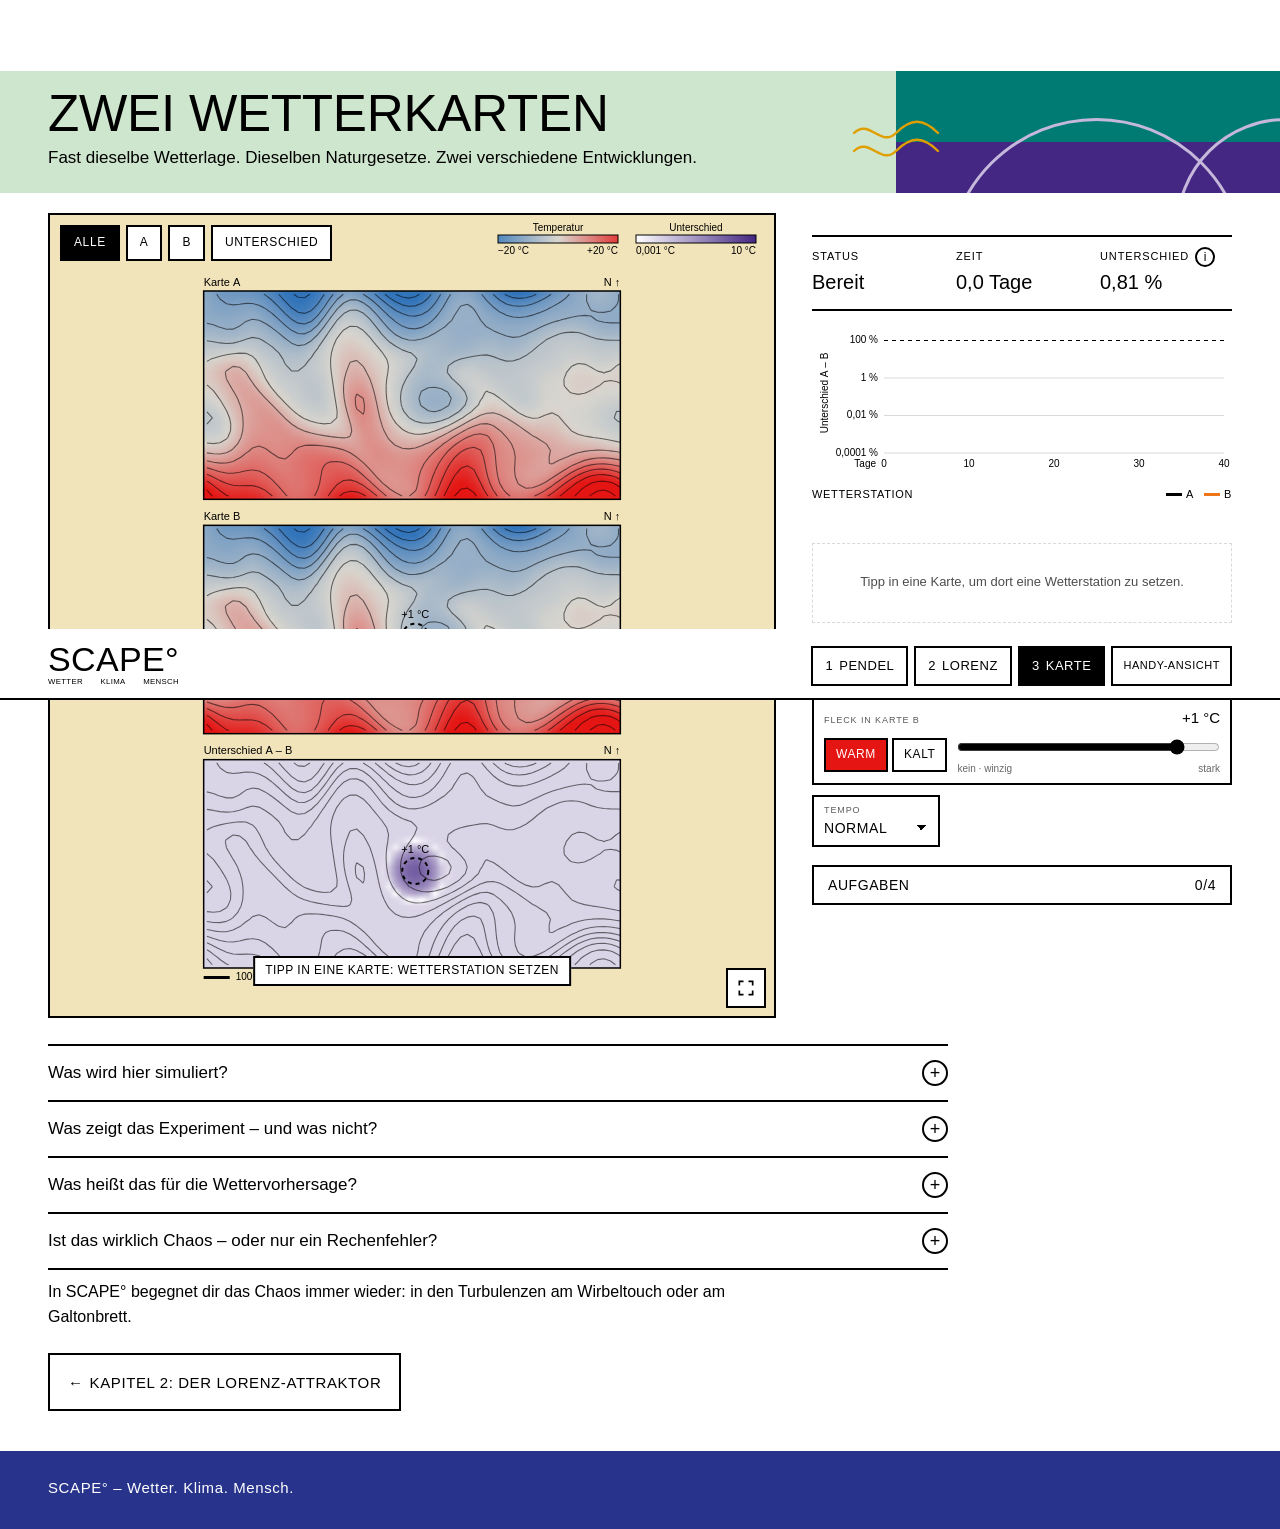
==== karte.html @ 8fc1c9a7 "Weather maps: choose warm or cold bubble and its strength with a slider The bubble in map B is set w" ====
<!DOCTYPE html>
<html lang="de">
<head>
<meta charset="UTF-8">
<meta name="viewport" content="width=device-width, initial-scale=1, viewport-fit=cover">
<title>Zwei Wetterkarten</title>
<meta name="description" content="">
<!-- Structure only. Design: theme/ · texts: content/ · layout: css/ · behaviour: js/ -->
<script src="js/view.js" data-app="tripendel"></script>
<link rel="stylesheet" href="theme/theme.css">
<link rel="stylesheet" href="css/kit.css">
<link rel="stylesheet" href="css/app.css">
</head>
<body>

<header class="top">
  <span class="logo" data-brand="logo"></span>
  <div class="top-right">
    <nav class="nav" data-t-aria="chapters.aria">
      <a href="index.html"><span class="num">1</span><span data-t="chapters.one"></span></a>
      <a href="lorenz.html"><span class="num">2</span><span data-t="chapters.two"></span></a>
      <a href="karte.html" aria-current="page"><span class="num">3</span><span data-t="chapters.three"></span></a>
    </nav>
    <button type="button" class="view-toggle"></button>
  </div>
</header>

<div class="poster small">
  <div class="f f1"></div><div class="f f2"></div><div class="f f3"></div>
  <svg class="l2" viewBox="0 0 300 220" aria-hidden="true">
    <path d="M10,80 C60,30 100,130 150,80 S240,30 290,80" fill="none" stroke="currentColor" stroke-width="8" stroke-linecap="round"/>
    <path d="M10,140 C60,90 100,190 150,140 S240,90 290,140" fill="none" stroke="currentColor" stroke-width="8" stroke-linecap="round"/>
  </svg>
  <svg class="l3" viewBox="0 0 400 400" aria-hidden="true"><circle cx="150" cy="200" r="110"/><circle cx="290" cy="170" r="80"/></svg>
  <div class="poster-text">
    <h1 class="headline" data-t-html="karte.poster.headline"></h1>
    <p class="lead" data-t="karte.poster.lead"></p>
  </div>
</div>

<main class="page">
  <div class="lab">
    <div class="lab-stage">
      <div class="stage-frame square fit tall-mobile" id="stage-frame">
        <div id="stage" role="img" data-t-aria="karte.stageAria">
          <canvas id="draw-canvas"></canvas>
        </div>
        <div class="pick-ctl row" role="group" data-t-aria="karte.viewAria">
          <button type="button" class="pick view-pick" data-view="all" aria-pressed="false"><span data-t="karte.viewAll"></span></button>
          <button type="button" class="pick view-pick" data-view="a" aria-pressed="false"><span data-t="karte.viewA"></span></button>
          <button type="button" class="pick view-pick" data-view="b" aria-pressed="false"><span data-t="karte.viewB"></span></button>
          <button type="button" class="pick view-pick" data-view="diff" aria-pressed="false"><span data-t="karte.viewDiff"></span></button>
        </div>
      </div>
    </div>

    <div class="lab-post">
      <div class="readout-grid" aria-live="polite">
        <div><span data-t="readout.status"></span><b id="ro-status" data-t="readout.ready"></b></div>
        <div><span data-t="readout.time"></span><b id="ro-zeit"></b></div>
        <div><span class="ro-label"><span data-t="lab.difference"></span><button type="button" class="info" aria-controls="diff-help" data-t-aria="lab.differenceInfoAria"></button></span><b id="ro-diff"></b></div>
      </div>
      <div class="info-note" id="diff-help" hidden data-t-html="karte.diffNote"></div>

      <div class="chart-box">
        <canvas id="diff-chart" role="img" data-t-aria="lab.chartAria"></canvas>
        <p class="chart-note" id="doubling-note" hidden></p>
      </div>
      <div class="chart-box station-box">
        <div class="chart-head"><span data-t="karte.station.title"></span> <span class="station-key"><i class="key-a"></i><span data-t="karte.viewA"></span> <i class="key-b"></i><span data-t="karte.viewB"></span></span></div>
        <canvas id="station-chart" role="img" data-t-aria="karte.station.aria"></canvas>
        <p class="chart-note station-empty" id="station-empty" data-t="karte.station.empty"></p>
      </div>

      <div class="ctl-row">
        <button type="button" class="btn icon primary" id="sim-primary" data-t-aria="lab.startAria">
          <svg id="sim-primary-icon" viewBox="0 0 24 24" fill="none" stroke="currentColor" stroke-width="2" aria-hidden="true"><path d="M6 4l14 8-14 8V4z" fill="currentColor" stroke="none"/></svg>
        </button>
        <button type="button" class="btn icon" id="sim-reset" data-t-aria="lab.resetAria">
          <svg viewBox="0 0 24 24" fill="none" stroke="currentColor" stroke-width="2" aria-hidden="true"><path d="M3 12a9 9 0 1 0 3-6.7M3 4v5h5"/></svg>
        </button>
        <button type="button" class="btn icon" id="sim-new" data-t-aria="lab.newAria">
          <svg viewBox="0 0 24 24" fill="none" stroke="currentColor" stroke-width="2" aria-hidden="true"><rect x="4" y="4" width="16" height="16"/><circle cx="9" cy="9" r="1.5" fill="currentColor" stroke="none"/><circle cx="15" cy="15" r="1.5" fill="currentColor" stroke="none"/><circle cx="15" cy="9" r="1.5" fill="currentColor" stroke="none"/><circle cx="9" cy="15" r="1.5" fill="currentColor" stroke="none"/></svg>
        </button>
        <button type="button" class="info" aria-controls="controls-help" data-t-aria="controls.infoAria"></button>
      </div>

      <!-- The bubble in map B: warm or cold, and how strong -- in steps of
           ten, so "100 times weaker" is two clicks to the left. -->
      <div class="strength">
        <div class="strength-head">
          <label for="delta-range" data-t="karte.delta.label"></label>
          <output id="delta-out" for="delta-range"></output>
        </div>
        <div class="strength-row">
          <div class="sign-pick" role="group" data-t-aria="karte.delta.signAria">
            <button type="button" class="pick sign-warm active" data-sign="1" aria-pressed="true"><span data-t="karte.delta.warm"></span></button>
            <button type="button" class="pick sign-cold" data-sign="-1" aria-pressed="false"><span data-t="karte.delta.cold"></span></button>
          </div>
          <div class="slider">
            <input type="range" id="delta-range" min="0" max="7" step="1" value="6">
            <div class="strength-scale" aria-hidden="true"><span data-t="karte.delta.scaleLow"></span><span data-t="karte.delta.scaleHigh"></span></div>
          </div>
        </div>
      </div>

      <div class="ctl-row">
        <label class="select-field narrow">
          <span class="select-label" data-t="lab.speed"></span>
          <select id="speed-select">
            <option value="0.2" data-t="lab.slow"></option>
            <option value="0.5" data-t="lab.normal" selected></option>
            <option value="2" data-t="lab.fast"></option>
          </select>
        </label>
      </div>
      <div class="info-note" id="controls-help" hidden data-t-html="karte.controlsNote"></div>

      <button type="button" class="btn tasks-open" id="tasks-open" aria-haspopup="dialog" aria-controls="tasks-dialog">
        <span data-t="tasks.open"></span> <span class="quiz-progress" id="tasks-progress"></span>
      </button>
    </div>
  </div>

  <dialog class="quiz-dialog" id="tasks-dialog" aria-labelledby="tasks-title">
    <div class="quiz-head">
      <h2 id="tasks-title" data-t="tasks.title"></h2>
      <button type="button" class="quiz-close" id="tasks-close" data-t-aria="tasks.closeAria">&times;</button>
    </div>
    <p class="quiz-intro" data-t="tasks.intro"></p>
    <div id="karte-tasks">
      <ol class="quiz-list">
        <li class="quiz-item" data-task="where"><p class="quiz-q" data-t="karte.tasks.where"></p><p class="quiz-feedback" data-t="karte.tasks.doneWhere"></p></li>
        <li class="quiz-item" data-task="apart"><p class="quiz-q" data-t="karte.tasks.apart"></p><p class="quiz-feedback" id="apart-feedback"></p></li>
        <li class="quiz-item" data-task="station"><p class="quiz-q" data-t="karte.tasks.station"></p><p class="quiz-feedback" id="station-feedback"></p></li>
        <li class="quiz-item" data-task="smaller"><p class="quiz-q" data-t="karte.tasks.smaller"></p><p class="quiz-best" id="smaller-times" hidden></p><p class="quiz-feedback" id="smaller-feedback"></p></li>
      </ol>
    </div>
  </dialog>

  <div class="topics">
    <details class="topic"><summary data-t="karte.topics.what.title"></summary><div class="topic-body" data-t-html="karte.topics.what.body"></div></details>
    <details class="topic"><summary data-t="karte.topics.shows.title"></summary><div class="topic-body" data-t-html="karte.topics.shows.body"></div></details>
    <details class="topic"><summary data-t="karte.topics.weather.title"></summary><div class="topic-body" data-t-html="karte.topics.weather.body"></div></details>
    <details class="topic"><summary data-t="karte.topics.measure.title"></summary><div class="topic-body" data-t-html="karte.topics.measure.body"></div></details>
  </div>

  <p class="text more-chaos" data-t-html="moreChaos"></p>

  <div class="next-part back">
    <a class="btn big" href="lorenz.html"><span aria-hidden="true">←</span> <span data-t="chapters.backTwo"></span></a>
  </div>
</main>

<footer class="foot">
  <p class="brand-line" data-brand="line"></p>
</footer>

<script src="theme/theme.js"></script>
<script src="content/texts.de.js"></script>
<script src="content/karte.de.js"></script>
<script src="js/texts.js"></script>
<script src="js/brand.js"></script>
<script src="js/kit.js"></script>
<script src="js/tasks-dialog.js"></script>
<script src="js/models/fft.js"></script>
<script src="js/models/qg2layer.js"></script>
<script src="js/models/compare.js"></script>
<script src="data/qg-start.js"></script>
<script src="js/chaos-lab.js"></script>
<script src="js/karte.js"></script>
<script src="js/offline.js"></script>
</body>
</html>
---- theme/theme.css ----
/* =========================================================================
   THEME – everything that makes this app look like SCAPE°.
   css/kit.css and css/app.css only use the custom properties defined here,
   so another institution changes this file (plus theme.js) and nothing else.

   SCAPE° corporate design (Bureau Mitte), in short:
   * Founders Grotesk only. Headlines very large, light, in caps; labels
     medium weight in caps; running text regular, mixed case.
   * Palette colours only. Strong tones always next to pastels. Text black,
     white on dark fields.
   * Flat: hard-edged rectangular colour fields, no rounded rectangles,
     no shadows, no gradients. Circles and pills belong to the shape
     vocabulary and may be used.
   ========================================================================= */

/* Founders Grotesk (Klim Type Foundry) is commercial and not shipped. It is
   used when installed on the device; otherwise the system fallback applies. */
@font-face { font-family: "Founders Grotesk"; src: local("Founders Grotesk Light"), local("FoundersGrotesk-Light"); font-weight: 300; font-display: swap; }
@font-face { font-family: "Founders Grotesk"; src: local("Founders Grotesk Regular"), local("FoundersGrotesk-Regular"); font-weight: 400; font-display: swap; }
@font-face { font-family: "Founders Grotesk"; src: local("Founders Grotesk Medium"), local("FoundersGrotesk-Medium"); font-weight: 500; font-display: swap; }

:root {
  /* ---- Type ------------------------------------------------------------ */
  --font: "Founders Grotesk", "Helvetica Neue", Inter, Arial, sans-serif;
  --fw-light: 300;      /* big headlines, big numbers, wordmark */
  --fw-regular: 400;    /* running text */
  --fw-medium: 500;     /* labels, buttons, small caps headings, emphasis */
  --caps: uppercase;    /* headlines and labels; "none" for a brand without caps */

  /* ---- Palette (scape-corporate-design, section 4) --------------------- */
  --c-black: #000000;   --c-white: #FFFFFF;
  --c-olive: #726B1E;   --c-sand: #D4BFA3;
  --c-gold: #E09F00;    --c-amber: #F59E24;   --c-yellow: #FFE547;
  --c-yellow-strong: #FFD500;  --c-yellow-bright: #FFED00;  --c-yellow-pastel: #FFF487;  --c-yellow-pale: #FDF6B7;
  --c-rust: #D55117;    --c-orange: #EE7518;  --c-salmon: #EF887F;
  --c-pink: #F8E1E6;    --c-cream: #F2E4BA;
  --c-red: #E41513;     --c-red-2: #E8472E;
  --c-purple: #442683;  --c-purple-2: #523E91; --c-lavender: #E0E5F5; --c-lilac: #C5B8DB;
  --c-green-strong: #00983A; --c-green: #62BA91; --c-green-pale: #B0D8C0;
  --c-mint: #CFE6CE;    --c-pale-green: #D0E8DC;
  --c-cyan: #0097BE;    --c-cyan-2: #44ABCC;  --c-cyan-3: #80C0DA;
  --c-petrol: #1F6C8E;  --c-teal: #007B73;    --c-grey: #AEC4C2;
  --c-navy: #28348B;    --c-blue: #0253A0;    --c-blue-2: #3274BA;
  --c-blue-pale: #98B8DD; --c-ice: #D4EDF8;

  /* ---- Roles ----------------------------------------------------------- */
  --ink: var(--c-black);          /* text, outlines */
  --ink-inverse: var(--c-white);  /* text on dark fields */
  --ink-muted: #4d4d4d;           /* secondary text (8.4:1 on white) */
  --paper: var(--c-white);        /* page background */
  --line: var(--c-black);         /* borders of buttons, cards, frames */
  --line-width: 2px;
  --rule-soft: #d9d9d9;           /* grid lines and axes inside charts only */
  --primary: var(--c-yellow-bright); /* THE main action button */
  --primary-ink: var(--c-black);
  --active: var(--c-black);       /* selected / switched-on state */
  --active-ink: var(--c-white);
  --accent: var(--c-orange);      /* decoration of the current part */
  --accent-pale: var(--c-yellow-pastel); /* hover */
  --merke: var(--c-yellow-pale);  /* "Merke" box */
  --focus: var(--c-cyan);         /* keyboard focus ring */
  --stage-bg: var(--c-cream);     /* behind simulations */

  /* Poster header (CD "Gestaltungsebenen"): background field, two fields on
     the right, a small solid shape and a large cropped outline. Each app
     overrides these with its own signature combination. */
  --f1: var(--c-yellow-pastel);
  --f2: var(--c-orange);
  --f3: var(--c-navy);
  --shape: var(--c-green);
  --outline: var(--c-pink);

  /* Footer */
  --foot-bg: var(--c-navy);
  --foot-ink: var(--c-white);

  /* Shape */
  --radius: 0;                    /* no rounded rectangles in the CD */
  --tap: 44px;                    /* minimum touch target */
}

/* ---- Wordmark ------------------------------------------------------------
   "SCAPE°" with the subtitle spread over the full width of the word.
   The markup comes from theme.js (brand.logoHtml). */
.logo { display: inline-flex; flex-direction: column; color: var(--ink); text-decoration: none; line-height: 1; }
.logo-word { font-family: var(--font); font-weight: var(--fw-light); font-size: var(--logo-size, 40px); letter-spacing: .01em; line-height: .85; white-space: nowrap; }
.logo-sub { display: flex; justify-content: space-between; gap: .5em; margin-top: calc(var(--logo-size, 40px) * .13); font-family: var(--font); font-weight: var(--fw-medium); font-size: calc(var(--logo-size, 40px) * .23); letter-spacing: .04em; text-transform: uppercase; }

/* ---- Chaos-Pendel: signature colours ("mint / teal / purple, gold shape,
   lilac outline" from the CD) ------------------------------------------ */
:root {
  --f1: var(--c-mint); --f2: var(--c-teal); --f3: var(--c-purple);
  --shape: var(--c-gold); --outline: var(--c-lilac);
  --accent-pale: var(--c-mint);
  --stage-bg: var(--c-cream);       /* the pendulum stage (= THEME.pendulum.stage) */
  --pendulum-a: #E41513;            /* "Rot"  (= THEME.data.pairA) */
  --pendulum-b: #28348B;            /* "Blau" (= THEME.data.pairB) */
}
---- css/kit.css ----
/* =========================================================================
   SCAPE° app kit – the shared skeleton and components of every app
   (style guide: poster site, buttons, info buttons, Merke box, collapsible
   topics, stage with fullscreen button and first-hint badge, layout).
   Uses only variables from theme/theme.css. Identical in every app;
   app-specific layout goes into css/app.css.

   Phone layout is the base; html[data-view="desktop"] (set by js/view.js
   from the screen width or the header toggle) switches to the desktop
   arrangement: interactive left, controls right.
   ========================================================================= */

*, *::before, *::after { box-sizing: border-box; }
html { -webkit-text-size-adjust: 100%; }
body {
  margin: 0; background: var(--paper); color: var(--ink);
  font-family: var(--font); font-weight: var(--fw-regular); font-size: 17px; line-height: 1.45;
  overflow-x: hidden; -webkit-tap-highlight-color: transparent;
}
h1, h2, h3, p { margin: 0; }
b, strong { font-weight: var(--fw-medium); }
a { color: inherit; }
button, input, select { font: inherit; color: inherit; }
[hidden] { display: none !important; }
:focus-visible { outline: 3px solid var(--focus); outline-offset: 2px; }

:root { --gutter: clamp(16px, 4vw, 48px); --head-h: 76px; }

/* ---------- Header (sticky) ---------------------------------------------- */
.top {
  position: sticky; top: 0; z-index: 30;
  display: flex; flex-wrap: wrap; align-items: flex-end; justify-content: space-between; gap: 12px 20px;
  padding: 16px var(--gutter) 12px; background: var(--paper);
  border-bottom: var(--line-width) solid var(--line); --logo-size: 34px;
}
.top-right { display: flex; flex-wrap: wrap; align-items: center; justify-content: flex-end; gap: 6px; }
.nav { display: flex; flex-wrap: wrap; gap: 6px; }
.nav a, .nav button {
  display: inline-flex; align-items: center; min-height: 40px; padding: 6px 12px;
  border: var(--line-width) solid var(--line); border-radius: var(--radius); background: var(--paper);
  text-decoration: none; font-weight: var(--fw-medium); font-size: 13px; letter-spacing: .04em; text-transform: var(--caps);
  cursor: pointer;
}
.nav .num { font-weight: var(--fw-light); margin-right: 6px; }
.nav [aria-current="page"], .nav [aria-current="true"] { background: var(--active); color: var(--active-ink); }
.view-toggle {
  min-height: 40px; padding: 6px 10px; border: var(--line-width) solid var(--line); background: var(--paper);
  font-weight: var(--fw-medium); font-size: 11px; letter-spacing: .05em; text-transform: var(--caps); cursor: pointer; white-space: nowrap;
}
:root[data-view="mobile"] .top { position: static; }
:root[data-view="mobile"] .top { align-items: center; padding-top: 12px; padding-bottom: 10px; gap: 10px; }
/* phone: the view toggle sits on the logo row, the part buttons get a row of their own below */
:root[data-view="mobile"] .top-right { display: contents; }
:root[data-view="mobile"] .view-toggle { order: 1; margin-left: auto; min-height: 34px; }
:root[data-view="mobile"] .nav { flex: 1 1 100%; order: 2; }
:root[data-view="mobile"] .nav a, :root[data-view="mobile"] .nav button { flex: 1 1 auto; justify-content: center; min-height: 36px; padding: 4px 8px; font-size: 12px; }

/* ---------- Poster header (three CD layers) ------------------------------ */
.poster { position: relative; overflow: hidden; isolation: isolate; min-height: 280px; padding: 36px var(--gutter) 44px; }
.poster .f { position: absolute; z-index: -3; }
.poster .f1 { inset: 0; background: var(--f1); }
.poster .f2 { top: 0; right: 0; width: 30%; height: 58%; background: var(--f2); }
.poster .f3 { bottom: 0; right: 0; width: 30%; height: 42%; background: var(--f3); }
.poster .l2 { position: absolute; z-index: -2; right: calc(30% - 60px); top: calc(58% - 60px); width: 120px; height: 120px; color: var(--shape); }
.poster .l3 { position: absolute; z-index: -1; right: -12%; top: -40%; width: min(66vw, 700px); height: auto; color: var(--outline); fill: none; stroke: currentColor; stroke-width: 3; pointer-events: none; }
.poster .l3 * { vector-effect: non-scaling-stroke; }
.poster-text { position: relative; max-width: min(66%, 900px); }
.kicker { font-weight: var(--fw-medium); font-size: 13px; letter-spacing: .07em; text-transform: var(--caps); margin-bottom: 12px; }
.headline { font-weight: var(--fw-light); text-transform: var(--caps); font-size: clamp(42px, 8vw, 116px); line-height: .88; letter-spacing: -.005em; margin-bottom: 18px; overflow-wrap: anywhere; hyphens: manual; }
.lead { font-size: clamp(17px, 1.7vw, 20px); max-width: 40em; }
/* slim band: sub-pages, and single-page apps on the desktop */
.poster.small { min-height: 0; padding: 26px var(--gutter) 30px; }
.poster.small .headline { font-size: clamp(36px, 6vw, 84px); margin-bottom: 12px; }
.poster.small .l2 { width: 90px; height: 90px; right: calc(30% - 45px); top: calc(58% - 45px); }
:root[data-view="desktop"] .poster.small { padding: 20px var(--gutter) 22px; }
:root[data-view="desktop"] .poster.small .headline { font-size: clamp(38px, 4vw, 60px); margin-bottom: 10px; }
:root[data-view="desktop"] .poster.small .kicker { margin-bottom: 8px; }
:root[data-view="desktop"] .poster.small .lead { font-size: 17px; }
:root[data-view="desktop"] .poster.small .l3 { top: -60%; width: min(44vw, 540px); }
:root[data-view="mobile"] .poster, :root[data-view="mobile"] .poster.small { min-height: 0; padding: 20px var(--gutter) 84px; }
:root[data-view="mobile"] .poster-text { max-width: 100%; }
:root[data-view="mobile"] .poster .f2 { top: auto; bottom: 0; left: 0; right: auto; width: 58%; height: 70px; }
:root[data-view="mobile"] .poster .f3 { bottom: 0; right: 0; width: 42%; height: 70px; }
:root[data-view="mobile"] .poster .l2 { right: auto; left: calc(58% - 40px); top: auto; bottom: 28px; width: 80px; height: 80px; }
/* phone: only the top of the large outline shows, rising out of the colour band, so it never crosses the text */
:root[data-view="mobile"] .poster .l3 { width: 95vw; right: -25%; top: auto; bottom: 0; transform: translateY(70%); }

/* ---------- Page body ---------------------------------------------------- */
.page { padding: 20px var(--gutter) 40px; max-width: 1400px; margin: 0 auto; }
.section-label { font-weight: var(--fw-medium); font-size: 12px; letter-spacing: .1em; text-transform: var(--caps); margin: 18px 0 8px; }
.section-label:first-child { margin-top: 0; }
.h2-short { font-weight: var(--fw-light); text-transform: var(--caps); font-size: clamp(30px, 3.4vw, 46px); line-height: .92; margin: 0 0 12px; }
.h2-question { font-weight: var(--fw-medium); font-size: clamp(22px, 2.4vw, 30px); line-height: 1.15; margin: 0 0 12px; }
p.text { font-size: 16px; line-height: 1.55; max-width: 46em; margin: 0 0 12px; }

/* ---------- Lab: interactive + controls ----------------------------------
   Phone: pre (selection) → stage → post (controls, hint, tasks, Merke).
   Desktop: stage on the left, sized to the screen; pre + post on the right. */
.lab { display: grid; grid-template-columns: minmax(0, 1fr); grid-template-areas: "pre" "stage" "post"; gap: 12px 36px; align-items: start; }
.lab-pre { grid-area: pre; min-width: 0; }
.lab-stage { grid-area: stage; min-width: 0; }
.lab-post { grid-area: post; min-width: 0; }
:root[data-view="desktop"] .lab {
  grid-template-columns: minmax(0, 1fr) minmax(min(320px, 45%), 420px);
  grid-template-areas: "stage pre" "stage post";
  grid-template-rows: auto 1fr;
}
:root[data-view="desktop"] .lab-stage { position: sticky; top: calc(var(--head-h) + 12px); }
/* a square stage that fits the screen on the desktop */
.stage-frame.square { aspect-ratio: 1 / 1; }
:root[data-view="desktop"] .stage-frame.fit { width: min(100%, calc(100svh - var(--head-h) - var(--fit-offset, 230px))); min-width: min(360px, 100%); margin: 0 auto; }

/* ---------- Stage frame, fullscreen button, first-hint badge ------------- */
.stage-frame { position: relative; border: var(--line-width) solid var(--line); background: var(--stage-bg); }
.stage-frame > canvas { display: block; width: 100%; height: 100%; }
.fs-btn {
  position: absolute; right: 8px; bottom: 8px; z-index: 6; width: 40px; height: 40px; padding: 0;
  display: flex; align-items: center; justify-content: center;
  border: var(--line-width) solid var(--line); background: var(--paper); cursor: pointer;
}
.fs-btn svg { width: 20px; height: 20px; fill: none; stroke: currentColor; stroke-width: 2; }
.fs-btn .exit { display: none; }
.stage-frame.is-full .fs-btn .enter, .stage-frame:fullscreen .fs-btn .enter { display: none; }
.stage-frame.is-full .fs-btn .exit, .stage-frame:fullscreen .fs-btn .exit { display: block; }
/* fallback where the Fullscreen API is missing (iPhone): fill the window */
.stage-frame.is-full { position: fixed; inset: 0; z-index: 1000; width: auto !important; height: auto !important; aspect-ratio: auto !important; border: 0; margin: 0 !important; }
.stage-frame:fullscreen { width: 100% !important; height: 100% !important; aspect-ratio: auto !important; border: 0; }
.hint-badge {
  position: absolute; left: 50%; top: 10px; transform: translateX(-50%); z-index: 5; max-width: calc(100% - 20px);
  background: var(--paper); border: var(--line-width) solid var(--line); padding: 5px 10px;
  font-weight: var(--fw-medium); font-size: 12px; letter-spacing: .04em; text-transform: var(--caps); text-align: center; line-height: 1.3;
  pointer-events: none; animation: badge-pulse 1.1s ease-in-out infinite;
}
@keyframes badge-pulse { 0%, 100% { background: var(--paper); } 50% { background: var(--primary); } }
@media (prefers-reduced-motion: reduce) { .hint-badge { animation: none; background: var(--primary); } }

/* ---------- Buttons & controls ------------------------------------------- */
.controls { display: flex; flex-wrap: wrap; gap: 8px 12px; align-items: center; margin-bottom: 10px; }
.btn {
  display: inline-flex; align-items: center; justify-content: center; gap: 6px; min-height: 46px; padding: 8px 14px;
  border: var(--line-width) solid var(--line); border-radius: var(--radius); background: var(--paper); color: var(--ink);
  font-weight: var(--fw-medium); font-size: 14px; letter-spacing: .04em; text-transform: var(--caps); text-decoration: none;
  cursor: pointer; user-select: none; -webkit-user-select: none; touch-action: manipulation;
}
.btn:disabled { opacity: .4; cursor: default; }
.btn.primary { background: var(--primary); color: var(--primary-ink); }
.btn[aria-pressed="true"], .btn.active { background: var(--active); color: var(--active-ink); }
.btn.obj[aria-pressed="true"], .btn.obj.active { background: var(--obj); border-color: var(--obj); color: var(--ink-inverse); }
.btn .sub { display: block; font-size: 11px; font-weight: var(--fw-regular); text-transform: none; letter-spacing: 0; }
.btn svg { width: 18px; height: 18px; flex: none; }
.btn.big { min-height: 58px; font-size: 15px; padding: 10px 18px; }
:root[data-view="desktop"] .btn:not(.primary):not([aria-pressed="true"]):not(.active):not(:disabled):hover { background: var(--accent-pale); }
.btn-row { display: flex; gap: 10px; }
.btn-row > .btn { flex: 1; }
.seg { display: flex; flex-wrap: wrap; }
.seg .btn { margin-right: calc(-1 * var(--line-width)); }
.range { display: flex; align-items: center; gap: 12px; flex: 1 1 300px; min-height: 46px; }
.range label, .range .label { font-weight: var(--fw-medium); font-size: 13px; letter-spacing: .04em; text-transform: var(--caps); white-space: nowrap; min-width: 7em; }
.range input[type="range"] { flex: 1; min-width: 0; accent-color: var(--active); height: 32px; }
.range output { font-weight: var(--fw-medium); font-size: 14px; min-width: 5.4em; text-align: right; white-space: nowrap; }
:root[data-view="desktop"] .lab .range { flex-basis: 100%; }
:root[data-view="mobile"] .range { flex-wrap: wrap; gap: 4px 12px; }
:root[data-view="mobile"] .controls .btn { flex: 1 1 auto; }
.readout { font-weight: var(--fw-medium); font-size: 14px; letter-spacing: .04em; text-transform: var(--caps); min-height: 1.5em; margin: 6px 0; }
.readout-grid { display: flex; flex-wrap: wrap; gap: 10px 22px; padding: 12px 0; margin: 10px 0 14px; border-top: var(--line-width) solid var(--line); border-bottom: var(--line-width) solid var(--line); }
.readout-grid > div { font-size: 11px; font-weight: var(--fw-medium); letter-spacing: .08em; text-transform: var(--caps); }
.readout-grid b { display: block; margin-top: 3px; font-size: 20px; font-weight: var(--fw-light); letter-spacing: 0; text-transform: none; }
.hint { font-size: 15px; line-height: 1.5; margin: 8px 0 12px; max-width: 46em; }

/* ---------- Info button ("i" in a circle) + inline note ------------------ */
.info {
  flex: none; display: inline-flex; align-items: center; justify-content: center;
  width: 26px; height: 26px; padding: 0; margin: 0 4px; vertical-align: middle;
  border: var(--line-width) solid var(--line); border-radius: 50%; background: var(--paper); color: var(--ink);
  font-weight: var(--fw-medium); font-size: 14px; font-style: normal; line-height: 1; text-transform: none; cursor: pointer;
}
.info[aria-expanded="true"] { background: var(--active); color: var(--active-ink); }
.info-note { border-left: 4px solid var(--line); background: var(--merke); padding: 10px 12px; margin: 6px 0 12px; font-size: 14px; line-height: 1.5; }
.info-note p + p { margin-top: 6px; }

/* ---------- Tasks + Merke box --------------------------------------------- */
.tasks { border: var(--line-width) solid var(--line); padding: 12px 14px; margin: 12px 0; }
.tasks h3, .merke h3 { font-weight: var(--fw-medium); font-size: 12px; letter-spacing: .08em; text-transform: var(--caps); margin-bottom: 8px; }
.tasks ul { list-style: none; margin: 0; padding: 0; display: flex; flex-direction: column; gap: 8px; }
.tasks li { display: grid; grid-template-columns: 24px 1fr; gap: 8px; font-size: 15px; align-items: start; }
.tasks .box { width: 22px; height: 22px; border: var(--line-width) solid var(--line); background: var(--paper); display: flex; align-items: center; justify-content: center; font-size: 14px; font-weight: var(--fw-medium); }
.tasks li.done .box { background: var(--active); color: var(--active-ink); }
.tasks li.done .box::after { content: "✓"; }
.tasks .status { margin-top: 8px; font-weight: var(--fw-medium); font-size: 13px; letter-spacing: .04em; text-transform: var(--caps); min-height: 1.3em; }
.merke { background: var(--merke); border: var(--line-width) solid var(--line); padding: 12px 14px; margin: 12px 0; }
.merke p { font-size: 16px; line-height: 1.45; }
.merke.locked p { display: none; }
.merke .locked-note { display: none; font-size: 14px; }
.merke.locked .locked-note { display: block; }

/* ---------- Collapsible topics -------------------------------------------- */
.topics { margin: 26px 0 10px; max-width: 900px; }
details.topic { border-top: var(--line-width) solid var(--line); }
details.topic:last-of-type { border-bottom: var(--line-width) solid var(--line); }
details.topic > summary {
  list-style: none; cursor: pointer; display: flex; align-items: center; justify-content: space-between; gap: 12px;
  padding: 14px 0; font-weight: var(--fw-medium); font-size: 17px; line-height: 1.25;
}
details.topic > summary::-webkit-details-marker { display: none; }
details.topic > summary::after { content: "+"; flex: none; width: 26px; height: 26px; border: var(--line-width) solid var(--line); border-radius: 50%; display: flex; align-items: center; justify-content: center; font-size: 18px; line-height: 1; }
details.topic[open] > summary::after { content: "−"; background: var(--active); color: var(--active-ink); }
.topic-body { padding: 0 0 16px; }
.topic-body p { font-size: 15.5px; line-height: 1.6; margin: 0 0 12px; max-width: 46em; }
.topic-body h3 { font-weight: var(--fw-medium); font-size: 16px; margin: 14px 0 8px; }
.topic-body ol, .topic-body ul { padding-left: 22px; margin: 0 0 12px; }
.topic-body li { font-size: 15.5px; line-height: 1.55; margin-bottom: 6px; }

/* ---------- Strip of many items + pager ----------------------------------- */
.strip { display: flex; overflow-x: auto; border-top: var(--line-width) solid var(--line); border-bottom: var(--line-width) solid var(--line); scrollbar-width: thin; background: var(--paper); }
.strip a, .strip button { flex: 0 0 auto; display: flex; align-items: center; gap: 8px; min-height: 44px; padding: 6px 12px; border: 0; border-right: var(--line-width) solid var(--line); background: var(--paper); text-decoration: none; font-weight: var(--fw-medium); font-size: 12.5px; letter-spacing: .05em; text-transform: var(--caps); white-space: nowrap; cursor: pointer; }
.strip [aria-current="true"], .strip [aria-pressed="true"] { background: var(--active); color: var(--active-ink); }
.pager { display: grid; grid-template-columns: minmax(0, 1fr) auto minmax(0, 1fr); gap: 8px; margin-top: 24px; }
.pager .btn { min-height: 54px; min-width: 0; }
.pager .prev { justify-content: flex-start; }
.pager .next { justify-content: flex-end; }
.pager .t { overflow: hidden; text-overflow: ellipsis; white-space: nowrap; }
.next-part { display: flex; justify-content: flex-end; margin: 24px 0 0; }
:root[data-view="mobile"] .pager { grid-template-columns: minmax(0, 1fr) minmax(0, 1fr); }
:root[data-view="mobile"] .pager .home { grid-column: 1 / -1; order: -1; }

/* ---------- Stepper (steps inside one simulation) ------------------------- */
.stepper { list-style: none; margin: 0 0 12px; padding: 0; display: grid; grid-template-columns: repeat(auto-fit, minmax(110px, 1fr)); gap: 6px; }
.stepper button { width: 100%; min-height: 44px; border: var(--line-width) solid var(--line); background: var(--paper); font-weight: var(--fw-medium); font-size: 13px; text-align: left; padding: 8px 10px; cursor: pointer; }
.stepper button.done { background: var(--accent-pale); }
.stepper button[aria-current="step"] { background: var(--active); color: var(--active-ink); }
:root[data-view="desktop"] .lab .stepper { grid-template-columns: 1fr; }

/* ---------- Footer -------------------------------------------------------- */
.foot { background: var(--foot-bg); color: var(--foot-ink); padding: 26px var(--gutter) 30px; }
.foot .sources { font-size: 13px; line-height: 1.5; max-width: 60em; margin-bottom: 14px; }
.foot .brand-line { font-weight: var(--fw-medium); font-size: 15px; letter-spacing: .04em; }
.dev-link { display: inline-block; margin-top: 10px; border: 0; background: none; padding: 4px 0; color: inherit; font-size: 11px; opacity: .3; cursor: pointer; }

/* ---------- Tables, chips, misc ------------------------------------------- */
.chip { display: inline-flex; align-items: center; gap: 6px; padding: 4px 10px; border: var(--line-width) solid var(--line); font-weight: var(--fw-medium); font-size: 12px; letter-spacing: .04em; text-transform: var(--caps); }
.muted { color: var(--ink-muted); }
.sr-only { position: absolute; width: 1px; height: 1px; overflow: hidden; clip: rect(0 0 0 0); white-space: nowrap; }
---- css/app.css ----
/* Chaos-Pendel – layout only (theme variables from theme/theme.css,
   shared components from css/kit.css). Both chapters use this file. */

/* Desktop: once the poster is scrolled away, the stage fills the screen --
   the whole left column wide and the whole height under the header. The
   pendulum and the attractor size themselves from the shorter side and
   stay centred, so a wide box only gives them room. Scrolling near that
   point snaps onto it. */
:root[data-view="desktop"] { scroll-snap-type: y proximity; }
:root[data-view="desktop"] .page { max-width: none; }
:root[data-view="desktop"] .lab-stage { scroll-snap-align: start; scroll-margin-top: calc(var(--head-h) + 12px); }
:root[data-view="desktop"] #stage-frame.fit {
  width: 100%; height: calc(100svh - var(--head-h) - 24px); min-height: 360px;
  aspect-ratio: auto; margin: 0;
}

/* ---- the stage: square, canvases stacked ---- */
#stage-frame { overflow: hidden; }
#stage { position: absolute; inset: 0; touch-action: none; overflow: hidden; }
#stage canvas { position: absolute; inset: 0; width: 100%; height: 100%; display: block; }
#stage-frame .hint-badge { left: auto; right: 10px; transform: none; max-width: 52%; }

/* ---- Rot / Blau: which pendulum the finger moves, in the picture ---- */
.pick-ctl {
  position: absolute; top: 10px; left: 10px; z-index: 4;
  display: flex; flex-direction: column; gap: 6px;
}
.pick {
  --obj: var(--pendulum-a);
  display: flex; align-items: center; gap: 7px; min-height: 36px; min-width: 76px; padding: 4px 10px 4px 8px;
  border: var(--line-width) solid var(--line); background: var(--paper); color: var(--ink); cursor: pointer;
  font-weight: var(--fw-medium); font-size: 12px; letter-spacing: .05em; text-transform: var(--caps);
}
#editor-b, #legend-b { --obj: var(--pendulum-b); }
.pick i { width: 12px; height: 12px; flex: none; background: var(--obj); border: var(--line-width) solid var(--line); }
.pick.active { background: var(--obj); color: var(--ink-inverse); border-color: var(--line); }
.pick.active i { border-color: var(--ink-inverse); }
/* while the pendulums swing the two chips are just the legend */
.pick:disabled { cursor: default; background: var(--paper); color: var(--ink); }
@keyframes tab-pulse { 0%, 100% { outline: 3px solid transparent; } 50% { outline: 3px solid var(--pendulum-b); } }
.pick.attn { animation: tab-pulse 1.1s ease-in-out infinite; outline-offset: 2px; }
@media (prefers-reduced-motion: reduce) { .pick.attn { animation: none; outline: 3px solid var(--pendulum-b); } }

/* ---- status line: equal columns, so no value pushes another sideways ---- */
.readout-grid { display: grid; grid-template-columns: repeat(3, minmax(0, 1fr)); gap: 4px 12px; align-items: start; }
.readout-grid > div { min-width: 0; }
.readout-grid b { font-variant-numeric: tabular-nums; white-space: nowrap; overflow: hidden; text-overflow: ellipsis; }
:root[data-view="mobile"] .readout-grid b { font-size: 18px; }
/* the (i) beside a value's name: small, so that column keeps the height of the others */
.ro-label { display: flex; align-items: center; gap: 2px; height: 1.45em; }
.readout-grid .info { width: 20px; height: 20px; margin: 0 0 0 4px; font-size: 12px; letter-spacing: 0; }

/* ---- control rows under the stage ----
   Icons carry the meaning; the (i) at the end of the row names them all. */
.ctl-row, .ctl-row .btn, .pick, .select-field {
  -webkit-user-select: none; user-select: none; -webkit-touch-callout: none; touch-action: manipulation;
}
.ctl-row { display: flex; align-items: stretch; gap: 8px; margin: 0 0 10px; }
.ctl-row .btn.icon { flex: 1; min-width: 56px; min-height: 52px; padding: 0; gap: 0; }
.ctl-row .btn.icon svg { width: 24px; height: 24px; }
.ctl-row .btn.icon.primary { flex: 1.5; }
.ctl-row .info { align-self: center; margin-left: 4px; }

/* the notes show the buttons they talk about, boxed like the real ones */
.info-note .ico {
  display: inline-flex; align-items: center; justify-content: center;
  width: 26px; height: 26px; vertical-align: -7px; margin-right: 3px;
  border: var(--line-width) solid var(--line); background: var(--paper);
}
.info-note .ico svg { width: 15px; height: 15px; }

/* a plain <select> in a boxed field with its name above the value */
.select-field {
  flex: 1 1 auto; min-width: 0; display: flex; flex-direction: column; justify-content: center; gap: 1px;
  min-height: 52px; padding: 6px 10px;
  border: var(--line-width) solid var(--line); border-radius: var(--radius); background: var(--paper);
}
.select-field:focus-within { outline: 2px solid var(--line); outline-offset: 1px; }
.select-label { font-size: 9px; letter-spacing: .1em; opacity: .65; text-transform: var(--caps); }
.select-field select {
  appearance: none; -webkit-appearance: none;
  border: 0; background: transparent; padding: 0 18px 0 0; margin: 0; width: 100%; min-width: 0;
  font: inherit; font-size: 14px; font-weight: var(--fw-medium); letter-spacing: .04em;
  text-transform: var(--caps); color: var(--ink); cursor: pointer;
  background-image: linear-gradient(45deg, transparent 50%, currentColor 50%), linear-gradient(135deg, currentColor 50%, transparent 50%);
  background-position: right 6px top 50%, right 1px top 50%;
  background-size: 6px 6px, 6px 6px;
  background-repeat: no-repeat;
}
.select-field select:focus { outline: none; }

/* ---- tasks: button + dialog (same shape as the other SCAPE° exhibits) ---- */
.tasks-open { width: 100%; min-height: 40px; margin: 8px 0 12px; justify-content: space-between; }
.quiz-progress { font-weight: var(--fw-light); font-variant-numeric: tabular-nums; }
@keyframes solved { 0%, 100% { background: var(--paper); } 50% { background: var(--primary); } }
.tasks-open.solved:not(.active) { animation: solved .7s ease-in-out 3; }
@media (prefers-reduced-motion: reduce) { .tasks-open.solved { animation: none; } }
.quiz-dialog {
  width: min(560px, calc(100vw - 24px)); max-height: calc(100svh - 24px); padding: 16px 18px 18px;
  border: var(--line-width) solid var(--line); border-top: 10px solid var(--accent); background: var(--paper); color: var(--ink);
}
.quiz-dialog::backdrop { background: rgba(0, 0, 0, .45); }
.quiz-head { display: flex; align-items: center; justify-content: space-between; gap: 12px; margin-bottom: 6px; }
.quiz-head h2 { font-weight: var(--fw-light); text-transform: var(--caps); font-size: 28px; line-height: 1; }
.quiz-close { width: 36px; height: 36px; border: var(--line-width) solid var(--line); background: var(--paper); font-size: 22px; line-height: 1; cursor: pointer; }
.quiz-intro { font-size: 15px; margin-bottom: 10px; }
.quiz-list { list-style: none; margin: 0; padding: 0; counter-reset: q; }
.quiz-item { counter-increment: q; border-top: 1px solid var(--rule-soft); padding: 10px 0; }
.quiz-q { font-size: 16px; line-height: 1.4; }
.quiz-q::before { content: counter(q) ". "; font-weight: var(--fw-medium); }
.quiz-best { font-size: 13px; font-weight: var(--fw-medium); letter-spacing: .04em; text-transform: var(--caps); margin-top: 6px; }
.quiz-feedback { font-size: 14.5px; line-height: 1.45; margin-top: 8px; }
.quiz-item:not(.done) .quiz-feedback { display: none; }
.quiz-item.done .quiz-q { opacity: .6; }
.quiz-item.done .quiz-feedback { background: var(--c-pale-green); padding: 8px 10px; }

/* ---- the line about the other chaos exhibits, and the way on ---- */
.more-chaos { margin: 22px 0 0; }
.next-part .btn { text-decoration: none; }
.next-part.back { justify-content: flex-start; }

/* ---- Lorenz chapter ---- */
#lorenz-stage { cursor: grab; }
#lorenz-stage.dragging { cursor: grabbing; }
/* the loupe: bottom left, the hint about dragging and tapping beside it */
.loupe ~ .stage-note { left: calc(var(--loupe) + 22px); max-width: calc(100% - var(--loupe) - 80px); }
#stage-frame { --loupe: clamp(110px, 28%, 220px); }
.loupe {
  position: absolute; left: 10px; bottom: 10px; z-index: 3; pointer-events: none;
  width: var(--loupe); aspect-ratio: 1 / 1; border: var(--line-width) solid var(--line); background: var(--stage-bg);
}
.loupe canvas { position: absolute; inset: 0; width: 100%; height: 100%; display: block; }
.loupe-label {
  position: absolute; left: 0; top: 0; padding: 2px 6px; background: var(--ink); color: var(--paper);
  font-size: 10px; font-weight: var(--fw-medium); letter-spacing: .05em; text-transform: var(--caps); font-variant-numeric: tabular-nums; white-space: nowrap;
}
.stage-note {
  position: absolute; left: 10px; bottom: 10px; z-index: 3; pointer-events: none; max-width: calc(100% - 70px);
  font-size: 11px; font-weight: var(--fw-medium); letter-spacing: .05em; text-transform: var(--caps); opacity: .7;
}
.topic-body p.formula { font-variant-numeric: tabular-nums; background: var(--stage-bg); border-left: 4px solid var(--line); padding: 8px 12px; line-height: 1.7; }

/* ---- chapters 3 and 4: twin experiments (js/chaos-lab.js) ---- */
.chart-box { margin: 0 0 12px; }
.chart-box canvas { display: block; width: 100%; height: 150px; }
.chart-note { font-size: 13px; font-weight: var(--fw-medium); margin-top: 4px; }
.select-field.narrow { flex: 0 0 auto; min-width: 7.5em; }
.pick-ctl.row { flex-direction: row; flex-wrap: wrap; }
/* the map needs room above it for the legend on a phone */
:root[data-view="mobile"] #stage-frame.tall-mobile { aspect-ratio: 10 / 19; }
#stage-frame.tall-mobile .hint-badge { top: auto; bottom: 30px; left: 50%; right: auto; transform: translateX(-50%); max-width: 80%; }
.pick.view-pick { min-width: 0; padding: 4px 12px; }
.pick.view-pick.active { --obj: var(--ink); }
.next-part.split { justify-content: space-between; flex-wrap: wrap; gap: 10px; }
:root[data-view="mobile"] .next-part.split .btn { flex: 1 1 100%; }
.map-legend {
  position: absolute; right: 10px; bottom: 58px; z-index: 3; pointer-events: none;
  display: flex; flex-direction: column; align-items: flex-end; gap: 3px;
  font-size: 10px; font-weight: var(--fw-medium); letter-spacing: .05em; text-transform: var(--caps);
}
.map-legend .bar { width: 120px; height: 10px; border: 1px solid var(--line); }
.map-legend .ends { display: flex; justify-content: space-between; width: 120px; }

/* chapter 3: the weather station's recording under the difference chart */
.chart-head { display: flex; justify-content: space-between; align-items: center; gap: 8px; font-size: 11px; font-weight: var(--fw-medium); letter-spacing: .06em; text-transform: var(--caps); margin-bottom: 4px; }
.station-key { display: inline-flex; align-items: center; gap: 4px; }
.station-key i { display: inline-block; width: 16px; height: 3px; margin-left: 6px; }
.station-key .key-a { background: var(--ink); }
.station-key .key-b { background: var(--accent); }
.station-box canvas { height: 120px; }
.station-box .station-empty { position: relative; margin-top: -84px; height: 80px; display: flex; align-items: center; justify-content: center; text-align: center; font-weight: var(--fw-regular); color: var(--ink-muted); border: 1px dashed var(--rule-soft); pointer-events: none; }

/* chapter 3: strength of the bubble in map B */
.strength { margin: 0 0 10px; border: var(--line-width) solid var(--line); padding: 8px 10px 6px; background: var(--paper); }
.strength-head { display: flex; justify-content: space-between; align-items: baseline; gap: 8px; }
.strength-head label { font-size: 9px; letter-spacing: .1em; opacity: .65; text-transform: var(--caps); }
.strength-head output { font-weight: var(--fw-medium); font-size: 15px; font-variant-numeric: tabular-nums; }
.strength-row { display: flex; align-items: center; gap: 10px; margin-top: 4px; }
.strength-row .slider { flex: 1; min-width: 0; }
.strength-row input[type="range"] { display: block; width: 100%; height: 30px; margin: 0; accent-color: var(--active); }
.sign-pick { display: flex; gap: 4px; }
.sign-pick .pick { min-width: 0; min-height: 34px; padding: 4px 10px; }
.sign-pick .sign-cold { --obj: var(--pendulum-b); }
.strength-scale { display: flex; justify-content: space-between; font-size: 10px; opacity: .6; }
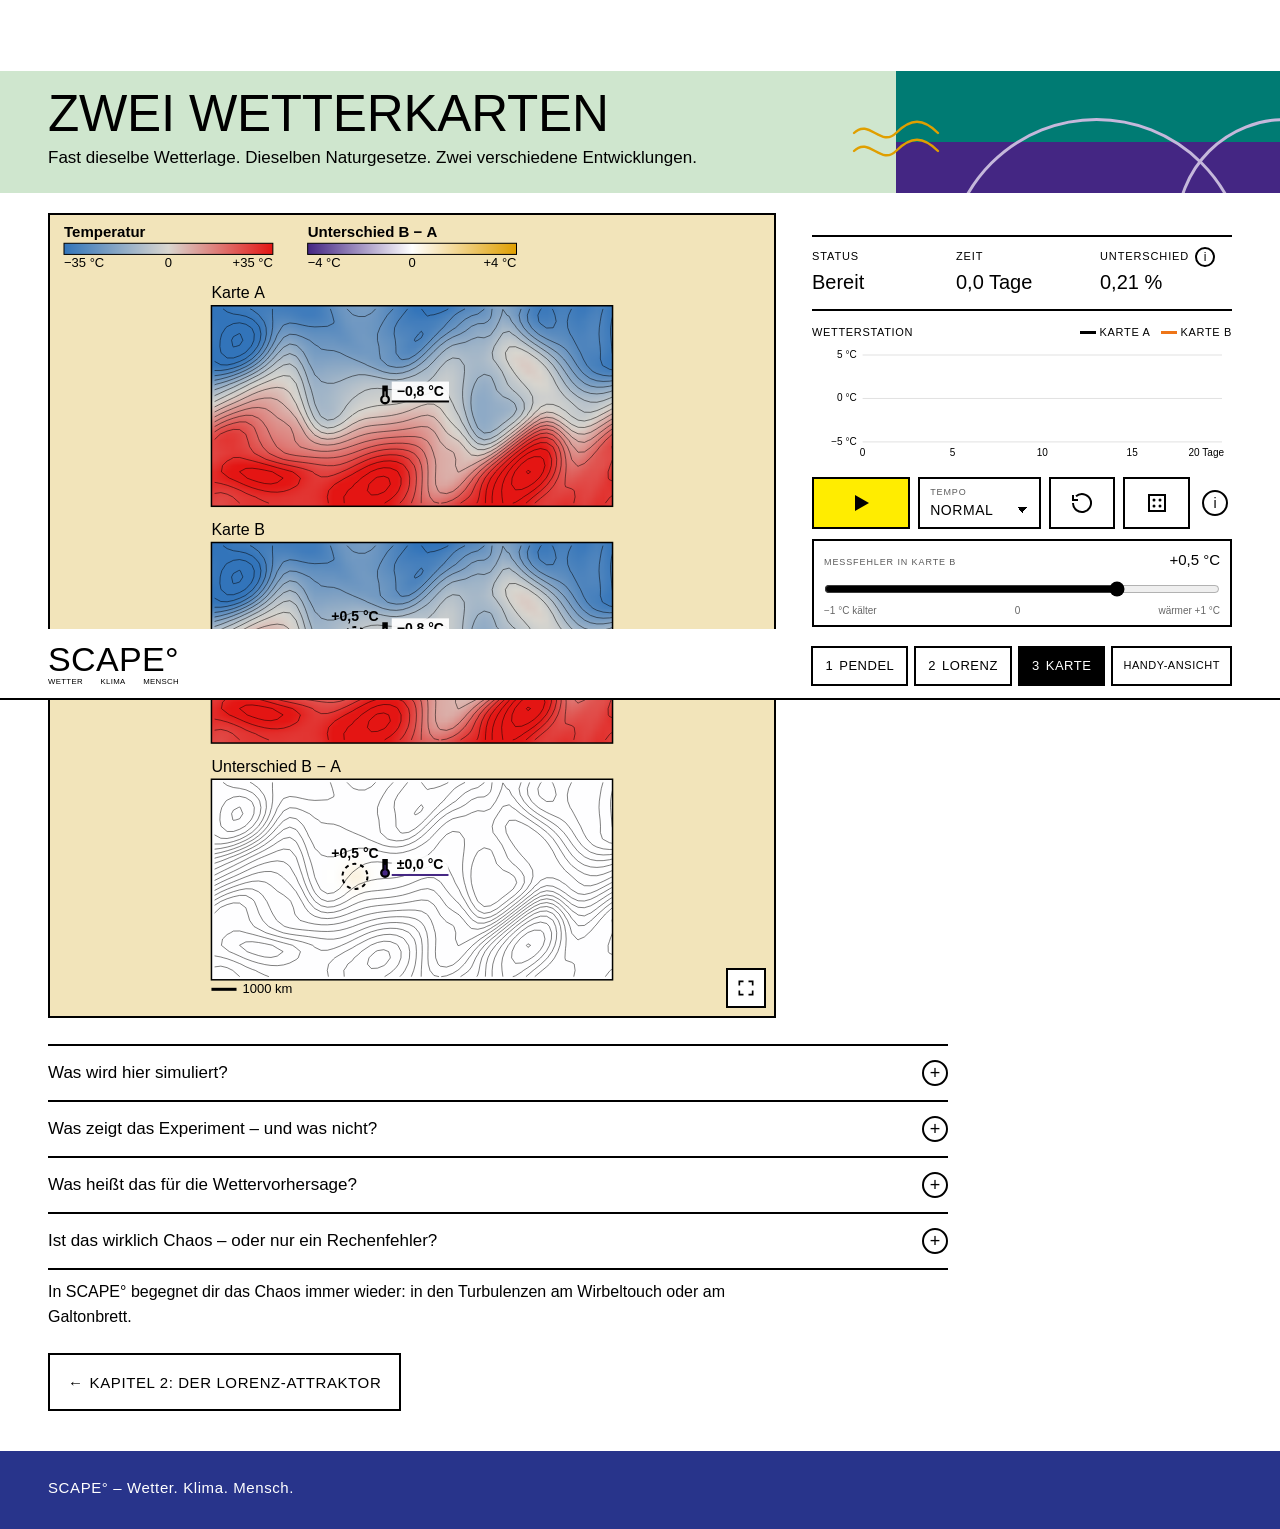
==== commit 10ec7bb4: "Weather maps: signed diff map, thermometer station, 2×2 layout, ±1 °C error, 15 m/s shear - one slid" ====
--- a/karte.html
+++ b/karte.html
@@ -45,12 +45,6 @@
         <div id="stage" role="img" data-t-aria="karte.stageAria">
           <canvas id="draw-canvas"></canvas>
         </div>
-        <div class="pick-ctl row" role="group" data-t-aria="karte.viewAria">
-          <button type="button" class="pick view-pick" data-view="all" aria-pressed="false"><span data-t="karte.viewAll"></span></button>
-          <button type="button" class="pick view-pick" data-view="a" aria-pressed="false"><span data-t="karte.viewA"></span></button>
-          <button type="button" class="pick view-pick" data-view="b" aria-pressed="false"><span data-t="karte.viewB"></span></button>
-          <button type="button" class="pick view-pick" data-view="diff" aria-pressed="false"><span data-t="karte.viewDiff"></span></button>
-        </div>
       </div>
     </div>
 
@@ -62,20 +56,23 @@
       </div>
       <div class="info-note" id="diff-help" hidden data-t-html="karte.diffNote"></div>
 
-      <div class="chart-box">
-        <canvas id="diff-chart" role="img" data-t-aria="lab.chartAria"></canvas>
-        <p class="chart-note" id="doubling-note" hidden></p>
-      </div>
       <div class="chart-box station-box">
-        <div class="chart-head"><span data-t="karte.station.title"></span> <span class="station-key"><i class="key-a"></i><span data-t="karte.viewA"></span> <i class="key-b"></i><span data-t="karte.viewB"></span></span></div>
+        <div class="chart-head"><span data-t="karte.station.title"></span> <span class="station-key"><i class="key-a"></i><span data-t="karte.mapA"></span> <i class="key-b"></i><span data-t="karte.mapB"></span></span></div>
         <canvas id="station-chart" role="img" data-t-aria="karte.station.aria"></canvas>
-        <p class="chart-note station-empty" id="station-empty" data-t="karte.station.empty"></p>
       </div>
 
       <div class="ctl-row">
         <button type="button" class="btn icon primary" id="sim-primary" data-t-aria="lab.startAria">
           <svg id="sim-primary-icon" viewBox="0 0 24 24" fill="none" stroke="currentColor" stroke-width="2" aria-hidden="true"><path d="M6 4l14 8-14 8V4z" fill="currentColor" stroke="none"/></svg>
         </button>
+        <label class="select-field speed-field">
+          <span class="select-label" data-t="lab.speed"></span>
+          <select id="speed-select">
+            <option value="0.2" data-t="lab.slow"></option>
+            <option value="0.5" data-t="lab.normal" selected></option>
+            <option value="2" data-t="lab.fast"></option>
+          </select>
+        </label>
         <button type="button" class="btn icon" id="sim-reset" data-t-aria="lab.resetAria">
           <svg viewBox="0 0 24 24" fill="none" stroke="currentColor" stroke-width="2" aria-hidden="true"><path d="M3 12a9 9 0 1 0 3-6.7M3 4v5h5"/></svg>
         </button>
@@ -85,35 +82,17 @@
         <button type="button" class="info" aria-controls="controls-help" data-t-aria="controls.infoAria"></button>
       </div>
 
-      <!-- The bubble in map B: warm or cold, and how strong -- in steps of
-           ten, so "100 times weaker" is two clicks to the left. -->
+      <!-- The measurement error in map B: one slider from −1 to +1 °C in
+           tenths; 0 in the middle is the control (A and B stay equal). -->
       <div class="strength">
         <div class="strength-head">
           <label for="delta-range" data-t="karte.delta.label"></label>
           <output id="delta-out" for="delta-range"></output>
         </div>
-        <div class="strength-row">
-          <div class="sign-pick" role="group" data-t-aria="karte.delta.signAria">
-            <button type="button" class="pick sign-warm active" data-sign="1" aria-pressed="true"><span data-t="karte.delta.warm"></span></button>
-            <button type="button" class="pick sign-cold" data-sign="-1" aria-pressed="false"><span data-t="karte.delta.cold"></span></button>
-          </div>
-          <div class="slider">
-            <input type="range" id="delta-range" min="0" max="7" step="1" value="6">
-            <div class="strength-scale" aria-hidden="true"><span data-t="karte.delta.scaleLow"></span><span data-t="karte.delta.scaleHigh"></span></div>
-          </div>
-        </div>
+        <input type="range" id="delta-range" min="-10" max="10" step="1" value="5">
+        <div class="strength-scale" aria-hidden="true"><span data-t="karte.delta.scaleLow"></span><span data-t="karte.delta.scaleMid"></span><span data-t="karte.delta.scaleHigh"></span></div>
       </div>
 
-      <div class="ctl-row">
-        <label class="select-field narrow">
-          <span class="select-label" data-t="lab.speed"></span>
-          <select id="speed-select">
-            <option value="0.2" data-t="lab.slow"></option>
-            <option value="0.5" data-t="lab.normal" selected></option>
-            <option value="2" data-t="lab.fast"></option>
-          </select>
-        </label>
-      </div>
       <div class="info-note" id="controls-help" hidden data-t-html="karte.controlsNote"></div>
 
       <button type="button" class="btn tasks-open" id="tasks-open" aria-haspopup="dialog" aria-controls="tasks-dialog">
--- a/css/app.css
+++ b/css/app.css
@@ -182,3 +182,6 @@
 .sign-pick .pick { min-width: 0; min-height: 34px; padding: 4px 10px; }
 .sign-pick .sign-cold { --obj: var(--pendulum-b); }
 .strength-scale { display: flex; justify-content: space-between; font-size: 10px; opacity: .6; }
+
+.ctl-row .speed-field { flex: 0 0 auto; min-width: 7.2em; }
+.strength input[type="range"] { display: block; width: 100%; height: 30px; margin: 4px 0 0; accent-color: var(--active); }
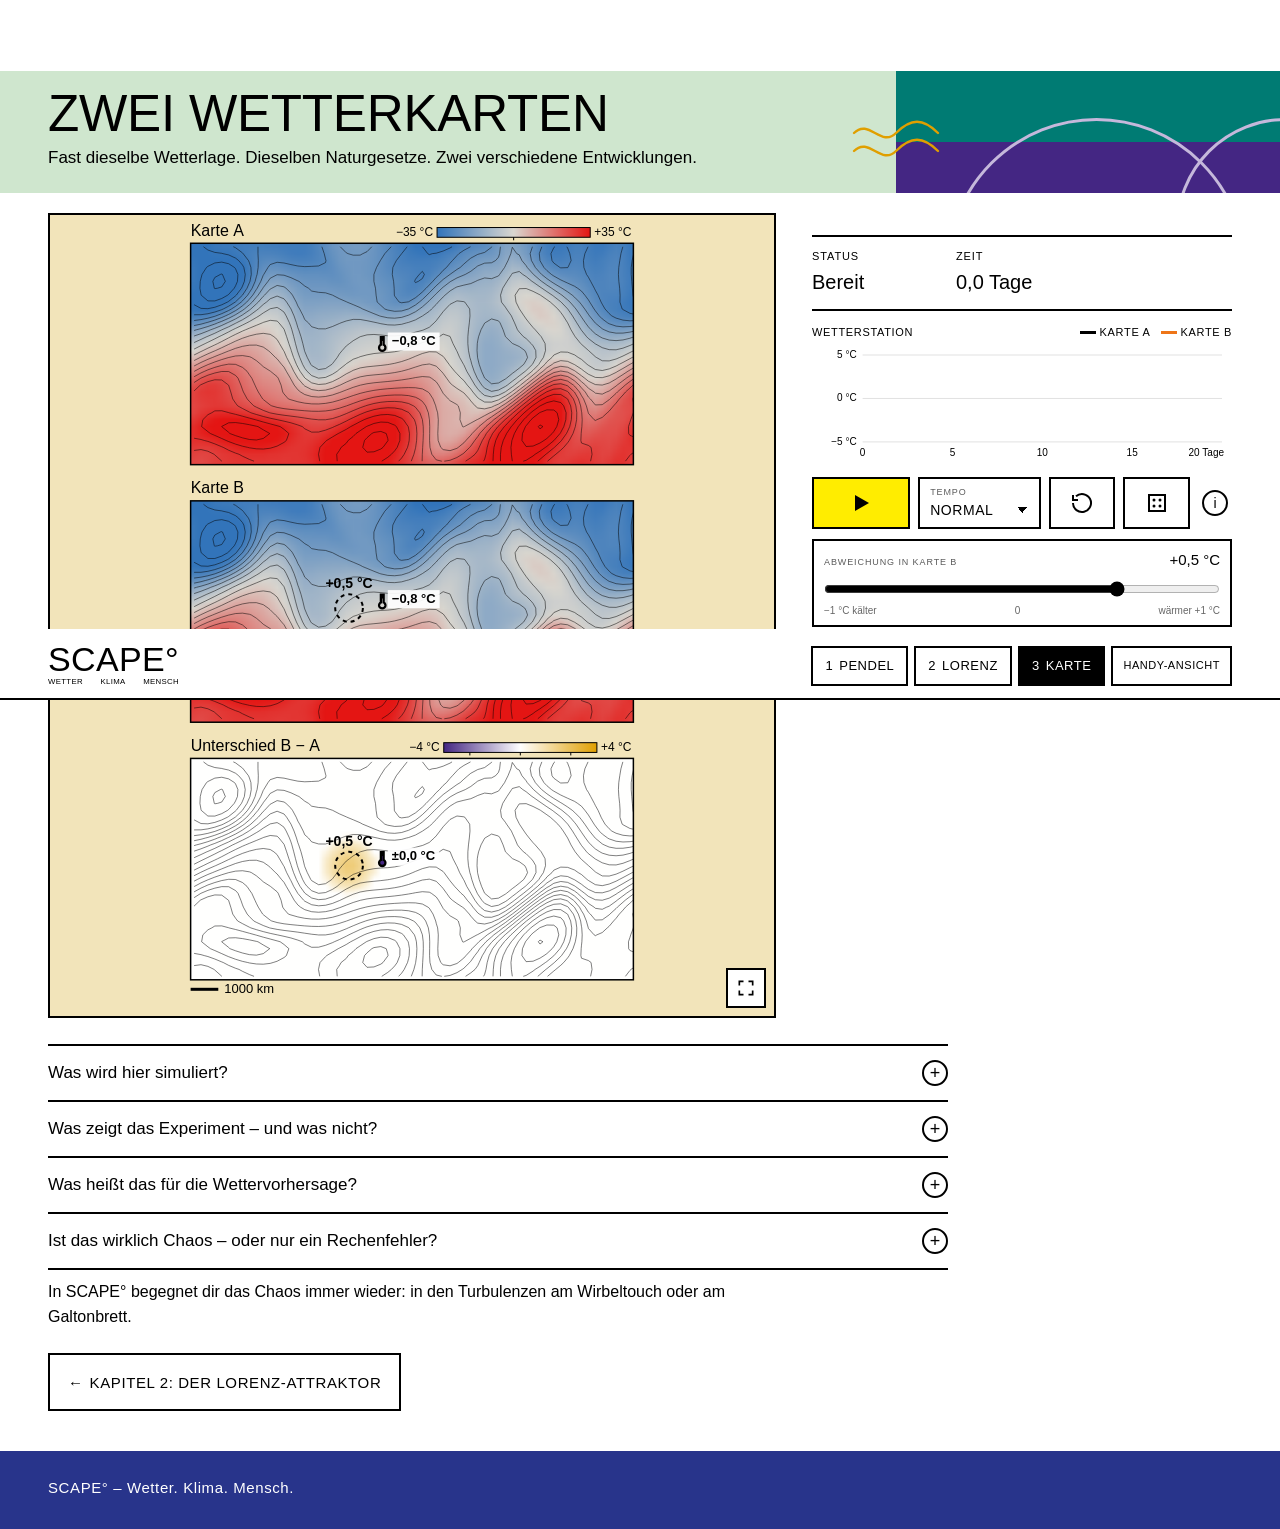
==== commit 2fdeb745: "Maps: draggable station, stretched diff scale, bars in title rows; Lorenz tempo; friction caption - " ====
--- a/karte.html
+++ b/karte.html
@@ -52,9 +52,7 @@
       <div class="readout-grid" aria-live="polite">
         <div><span data-t="readout.status"></span><b id="ro-status" data-t="readout.ready"></b></div>
         <div><span data-t="readout.time"></span><b id="ro-zeit"></b></div>
-        <div><span class="ro-label"><span data-t="lab.difference"></span><button type="button" class="info" aria-controls="diff-help" data-t-aria="lab.differenceInfoAria"></button></span><b id="ro-diff"></b></div>
       </div>
-      <div class="info-note" id="diff-help" hidden data-t-html="karte.diffNote"></div>
 
       <div class="chart-box station-box">
         <div class="chart-head"><span data-t="karte.station.title"></span> <span class="station-key"><i class="key-a"></i><span data-t="karte.mapA"></span> <i class="key-b"></i><span data-t="karte.mapB"></span></span></div>
@@ -113,6 +111,7 @@
         <li class="quiz-item" data-task="apart"><p class="quiz-q" data-t="karte.tasks.apart"></p><p class="quiz-feedback" id="apart-feedback"></p></li>
         <li class="quiz-item" data-task="station"><p class="quiz-q" data-t="karte.tasks.station"></p><p class="quiz-feedback" id="station-feedback"></p></li>
         <li class="quiz-item" data-task="smaller"><p class="quiz-q" data-t="karte.tasks.smaller"></p><p class="quiz-best" id="smaller-times" hidden></p><p class="quiz-feedback" id="smaller-feedback"></p></li>
+        <li class="quiz-item" data-task="place"><p class="quiz-q" data-t="karte.tasks.place"></p><p class="quiz-best" id="place-times" hidden></p><p class="quiz-feedback" id="place-feedback"></p></li>
       </ol>
     </div>
   </dialog>
--- a/css/app.css
+++ b/css/app.css
@@ -185,3 +185,6 @@
 
 .ctl-row .speed-field { flex: 0 0 auto; min-width: 7.2em; }
 .strength input[type="range"] { display: block; width: 100%; height: 30px; margin: 4px 0 0; accent-color: var(--active); }
+/* small caption under an icon button (friction on/off) */
+.ctl-row .btn.icon:has(.btn-sub) { flex-direction: column; gap: 2px; }
+.btn-sub { font-size: 10px; line-height: 1; letter-spacing: .02em; text-transform: none; white-space: nowrap; }
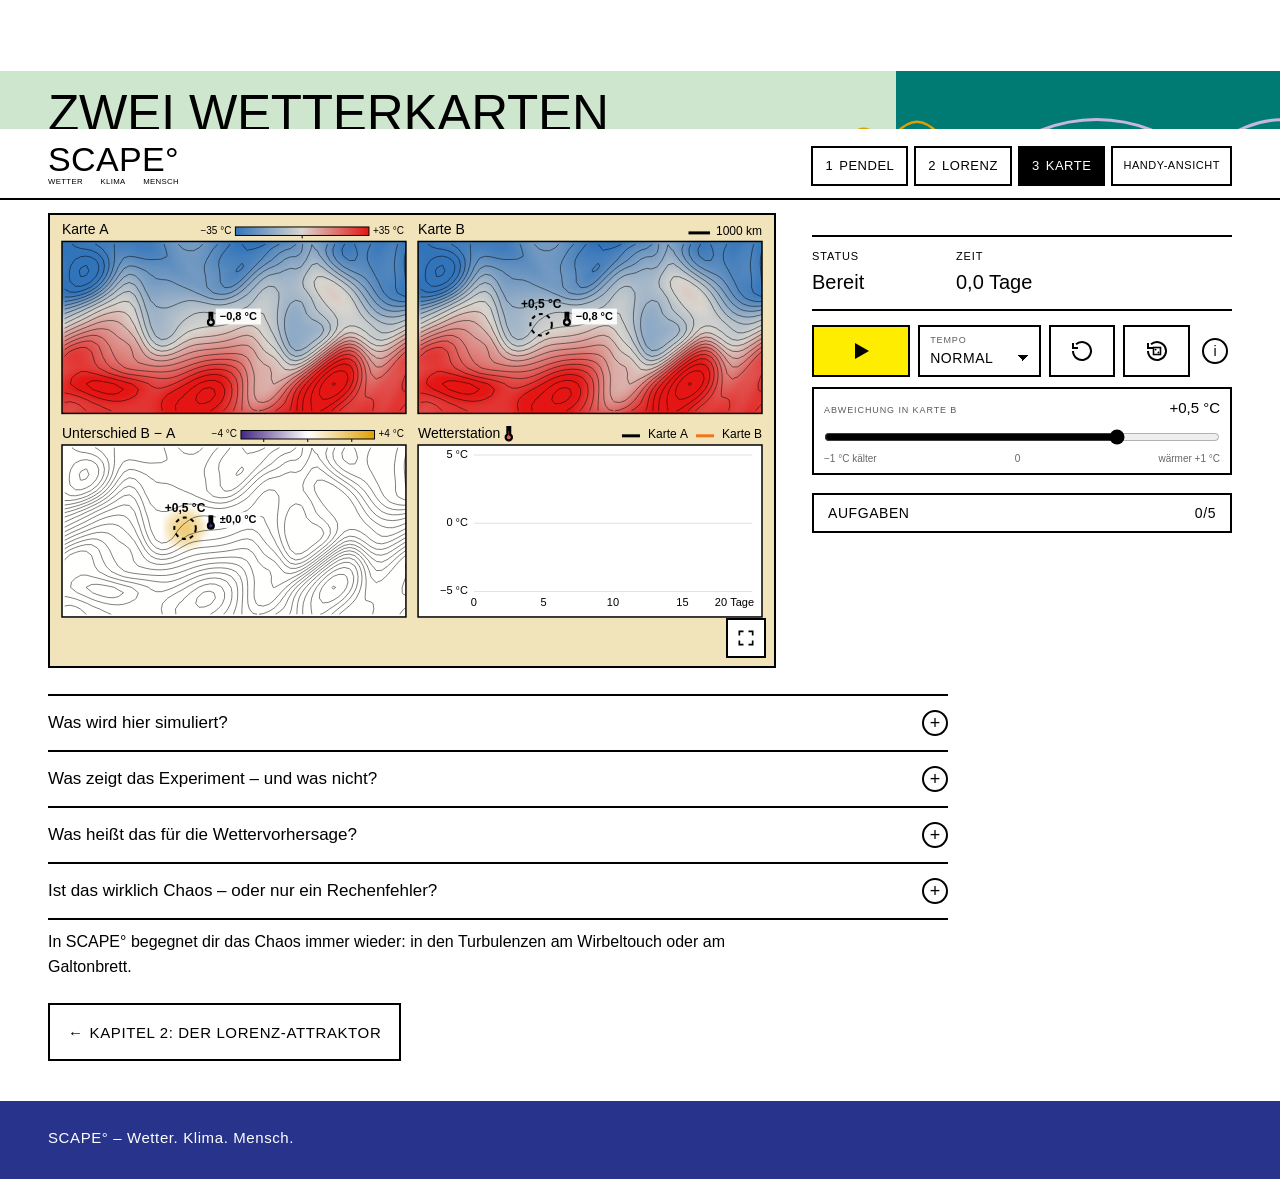
==== commit c4cc58d5: "Maps fill the stage; phone shows A, B and the station; hover hints - karte: stage shaped like its ti" ====
--- a/karte.html
+++ b/karte.html
@@ -41,7 +41,7 @@
 <main class="page">
   <div class="lab">
     <div class="lab-stage">
-      <div class="stage-frame square fit tall-mobile" id="stage-frame">
+      <div class="stage-frame karte-frame" id="stage-frame">
         <div id="stage" role="img" data-t-aria="karte.stageAria">
           <canvas id="draw-canvas"></canvas>
         </div>
@@ -52,11 +52,6 @@
       <div class="readout-grid" aria-live="polite">
         <div><span data-t="readout.status"></span><b id="ro-status" data-t="readout.ready"></b></div>
         <div><span data-t="readout.time"></span><b id="ro-zeit"></b></div>
-      </div>
-
-      <div class="chart-box station-box">
-        <div class="chart-head"><span data-t="karte.station.title"></span> <span class="station-key"><i class="key-a"></i><span data-t="karte.mapA"></span> <i class="key-b"></i><span data-t="karte.mapB"></span></span></div>
-        <canvas id="station-chart" role="img" data-t-aria="karte.station.aria"></canvas>
       </div>
 
       <div class="ctl-row">
@@ -75,7 +70,7 @@
           <svg viewBox="0 0 24 24" fill="none" stroke="currentColor" stroke-width="2" aria-hidden="true"><path d="M3 12a9 9 0 1 0 3-6.7M3 4v5h5"/></svg>
         </button>
         <button type="button" class="btn icon" id="sim-new" data-t-aria="lab.newAria">
-          <svg viewBox="0 0 24 24" fill="none" stroke="currentColor" stroke-width="2" aria-hidden="true"><rect x="4" y="4" width="16" height="16"/><circle cx="9" cy="9" r="1.5" fill="currentColor" stroke="none"/><circle cx="15" cy="15" r="1.5" fill="currentColor" stroke="none"/><circle cx="15" cy="9" r="1.5" fill="currentColor" stroke="none"/><circle cx="9" cy="15" r="1.5" fill="currentColor" stroke="none"/></svg>
+          <svg viewBox="0 0 24 24" fill="none" stroke="currentColor" stroke-width="2" aria-hidden="true"><path d="M3 12a9 9 0 1 0 3-6.7M3 4v5h5"/><rect x="8.5" y="8.5" width="7" height="7" stroke-width="1.6"/><circle cx="10.6" cy="10.6" r="0.9" fill="currentColor" stroke="none"/><circle cx="13.4" cy="13.4" r="0.9" fill="currentColor" stroke="none"/></svg>
         </button>
         <button type="button" class="info" aria-controls="controls-help" data-t-aria="controls.infoAria"></button>
       </div>
--- a/css/app.css
+++ b/css/app.css
@@ -167,8 +167,6 @@
 .station-key i { display: inline-block; width: 16px; height: 3px; margin-left: 6px; }
 .station-key .key-a { background: var(--ink); }
 .station-key .key-b { background: var(--accent); }
-.station-box canvas { height: 120px; }
-.station-box .station-empty { position: relative; margin-top: -84px; height: 80px; display: flex; align-items: center; justify-content: center; text-align: center; font-weight: var(--fw-regular); color: var(--ink-muted); border: 1px dashed var(--rule-soft); pointer-events: none; }
 
 /* chapter 3: strength of the bubble in map B */
 .strength { margin: 0 0 10px; border: var(--line-width) solid var(--line); padding: 8px 10px 6px; background: var(--paper); }
@@ -188,3 +186,8 @@
 /* small caption under an icon button (friction on/off) */
 .ctl-row .btn.icon:has(.btn-sub) { flex-direction: column; gap: 2px; }
 .btn-sub { font-size: 10px; line-height: 1; letter-spacing: .02em; text-transform: none; white-space: nowrap; }
+/* chapter 3: the stage takes the shape of its tiles -- a column of three
+   on phones, 2 × 2 on the desktop -- so no yellow is left over */
+#stage-frame.karte-frame { aspect-ratio: 10 / 17; }
+:root[data-view="desktop"] #stage-frame.karte-frame { aspect-ratio: 16 / 10; width: min(100%, calc((100svh - var(--head-h) - 40px) * 1.6)); margin: 0 auto; }
+.hover-tip { position: fixed; z-index: 2000; pointer-events: none; padding: 3px 7px; background: var(--ink); color: var(--paper); font-size: 12px; line-height: 1.3; white-space: nowrap; }
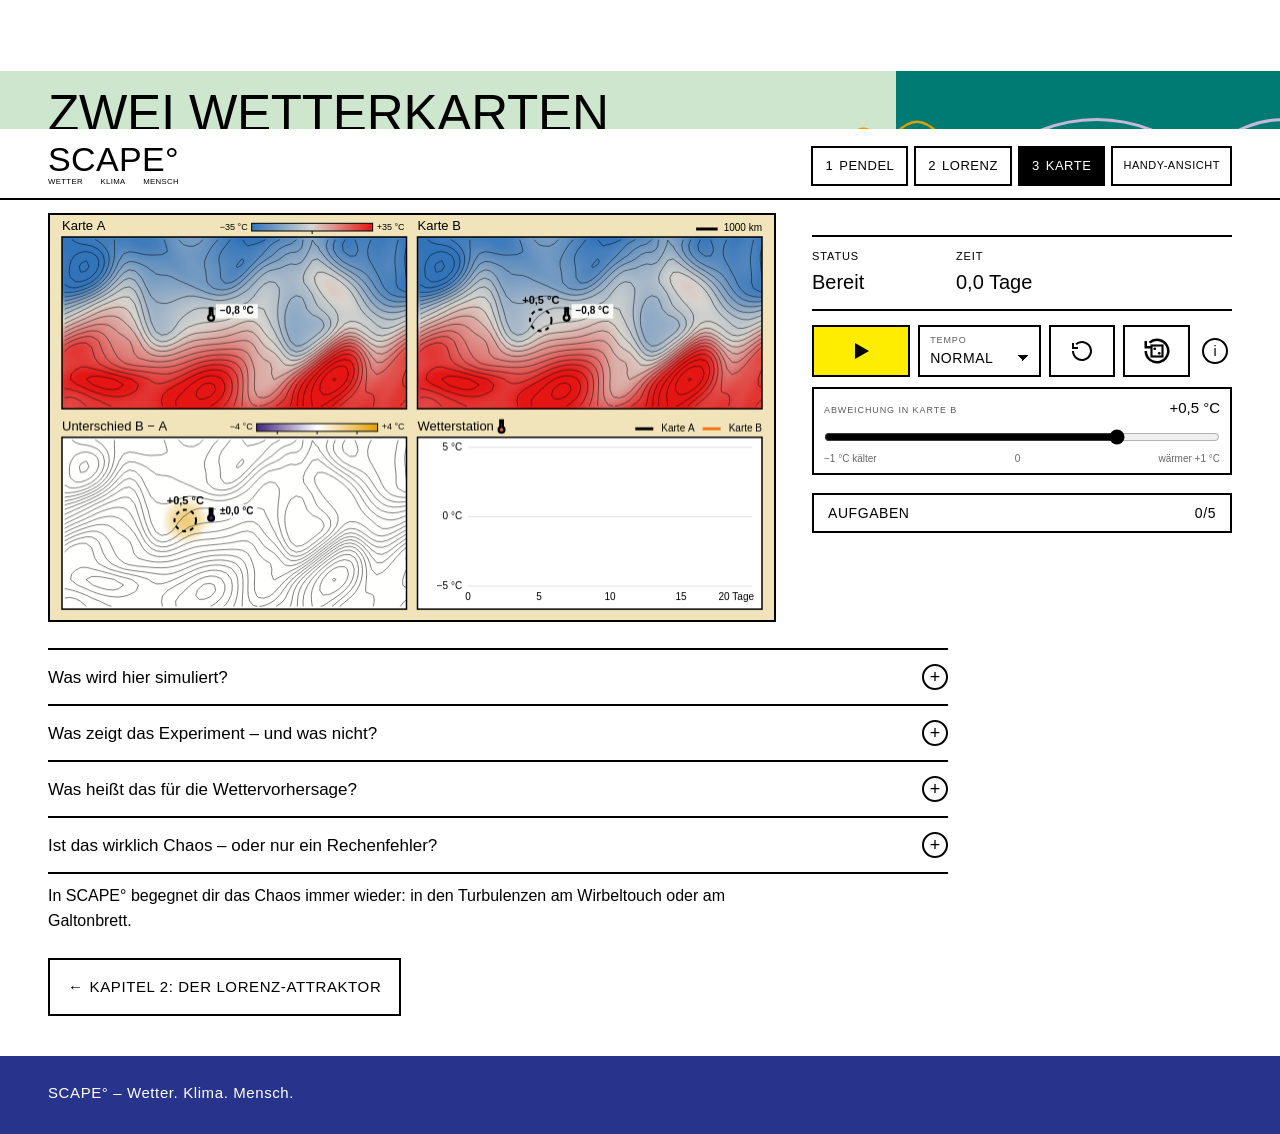
==== commit d9a74f0c: "Maps without full-screen button; bigger new-weather icon; tasks unfold on the desktop Co-Authored-By" ====
--- a/karte.html
+++ b/karte.html
@@ -41,7 +41,7 @@
 <main class="page">
   <div class="lab">
     <div class="lab-stage">
-      <div class="stage-frame karte-frame" id="stage-frame">
+      <div class="stage-frame karte-frame" data-no-fs id="stage-frame">
         <div id="stage" role="img" data-t-aria="karte.stageAria">
           <canvas id="draw-canvas"></canvas>
         </div>
@@ -70,7 +70,7 @@
           <svg viewBox="0 0 24 24" fill="none" stroke="currentColor" stroke-width="2" aria-hidden="true"><path d="M3 12a9 9 0 1 0 3-6.7M3 4v5h5"/></svg>
         </button>
         <button type="button" class="btn icon" id="sim-new" data-t-aria="lab.newAria">
-          <svg viewBox="0 0 24 24" fill="none" stroke="currentColor" stroke-width="2" aria-hidden="true"><path d="M3 12a9 9 0 1 0 3-6.7M3 4v5h5"/><rect x="8.5" y="8.5" width="7" height="7" stroke-width="1.6"/><circle cx="10.6" cy="10.6" r="0.9" fill="currentColor" stroke="none"/><circle cx="13.4" cy="13.4" r="0.9" fill="currentColor" stroke="none"/></svg>
+          <svg viewBox="0 0 24 24" fill="none" stroke="currentColor" stroke-width="2" aria-hidden="true"><path d="M3 12a9 9 0 1 0 3-6.7M3 4v5h5"/><rect x="7.6" y="7.6" width="8.8" height="8.8" stroke-width="1.7"/><circle cx="10.2" cy="10.2" r="1.1" fill="currentColor" stroke="none"/><circle cx="13.8" cy="13.8" r="1.1" fill="currentColor" stroke="none"/></svg>
         </button>
         <button type="button" class="info" aria-controls="controls-help" data-t-aria="controls.infoAria"></button>
       </div>
--- a/css/app.css
+++ b/css/app.css
@@ -188,6 +188,11 @@
 .btn-sub { font-size: 10px; line-height: 1; letter-spacing: .02em; text-transform: none; white-space: nowrap; }
 /* chapter 3: the stage takes the shape of its tiles -- a column of three
    on phones, 2 × 2 on the desktop -- so no yellow is left over */
-#stage-frame.karte-frame { aspect-ratio: 10 / 17; }
-:root[data-view="desktop"] #stage-frame.karte-frame { aspect-ratio: 16 / 10; width: min(100%, calc((100svh - var(--head-h) - 40px) * 1.6)); margin: 0 auto; }
+#stage-frame.karte-frame { aspect-ratio: 10 / 16.6; }
+:root[data-view="desktop"] #stage-frame.karte-frame { aspect-ratio: 16 / 9; width: min(100%, calc((100svh - var(--head-h) - 40px) * 1.78)); margin: 0 auto; }
 .hover-tip { position: fixed; z-index: 2000; pointer-events: none; padding: 3px 7px; background: var(--ink); color: var(--paper); font-size: 12px; line-height: 1.3; white-space: nowrap; }
+#sim-new svg { width: 30px; height: 30px; }
+.tasks-drop { margin: -4px 0 12px; padding: 4px 12px 8px; border: var(--line-width) solid var(--line); border-top: 0; }
+.tasks-drop .quiz-intro { font-size: 14px; margin: 6px 0 4px; }
+.tasks-drop .quiz-q { font-size: 15px; }
+.tasks-open[aria-expanded="true"] { margin-bottom: 0; }
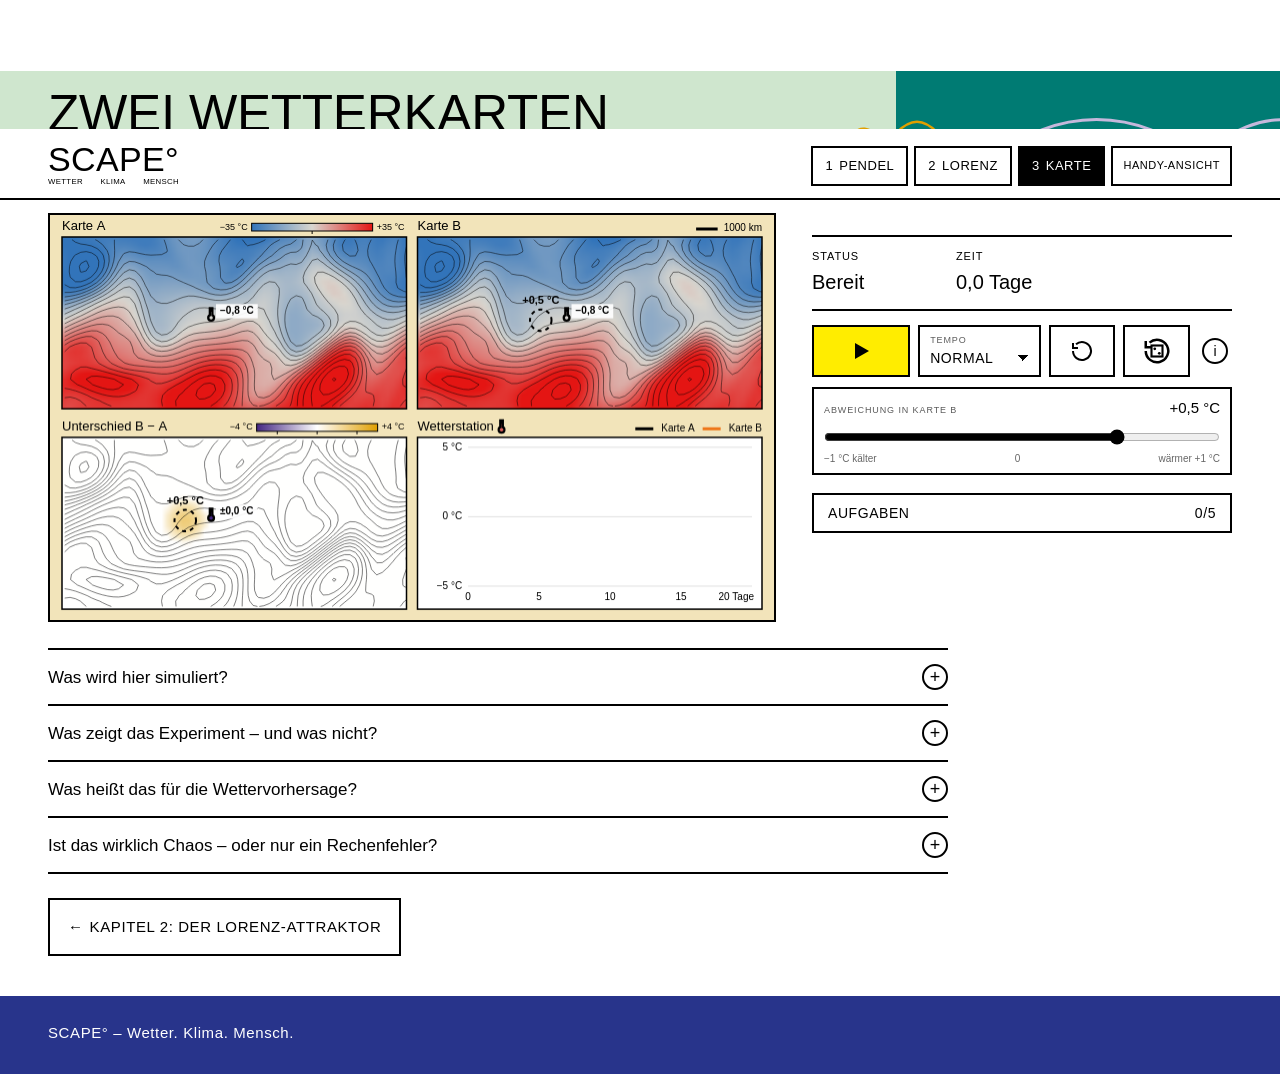
==== commit b5cf1a0d: "Compact poster on phones; drop the 'more chaos' line Co-Authored-By: Claude Opus 5.5 <noreply@anthro" ====
--- a/karte.html
+++ b/karte.html
@@ -118,7 +118,6 @@
     <details class="topic"><summary data-t="karte.topics.measure.title"></summary><div class="topic-body" data-t-html="karte.topics.measure.body"></div></details>
   </div>
 
-  <p class="text more-chaos" data-t-html="moreChaos"></p>
 
   <div class="next-part back">
     <a class="btn big" href="lorenz.html"><span aria-hidden="true">←</span> <span data-t="chapters.backTwo"></span></a>
--- a/css/kit.css
+++ b/css/kit.css
@@ -240,3 +240,10 @@
 .chip { display: inline-flex; align-items: center; gap: 6px; padding: 4px 10px; border: var(--line-width) solid var(--line); font-weight: var(--fw-medium); font-size: 12px; letter-spacing: .04em; text-transform: var(--caps); }
 .muted { color: var(--ink-muted); }
 .sr-only { position: absolute; width: 1px; height: 1px; overflow: hidden; clip: rect(0 0 0 0); white-space: nowrap; }
+/* phones: a compact poster (about half as tall), so the stage and its
+   start row show without scrolling */
+:root[data-view="mobile"] .poster, :root[data-view="mobile"] .poster.small { padding: 12px var(--gutter) 42px; }
+:root[data-view="mobile"] .poster .headline { font-size: 28px; margin-bottom: 6px; }
+:root[data-view="mobile"] .poster .lead { font-size: 14px; line-height: 1.35; }
+:root[data-view="mobile"] .poster .f2, :root[data-view="mobile"] .poster .f3 { height: 32px; }
+:root[data-view="mobile"] .poster .l2 { width: 44px; height: 44px; left: calc(58% - 22px); bottom: 10px; }
--- a/css/app.css
+++ b/css/app.css
@@ -115,7 +115,6 @@
 .quiz-item.done .quiz-feedback { background: var(--c-pale-green); padding: 8px 10px; }
 
 /* ---- the line about the other chaos exhibits, and the way on ---- */
-.more-chaos { margin: 22px 0 0; }
 .next-part .btn { text-decoration: none; }
 .next-part.back { justify-content: flex-start; }
 
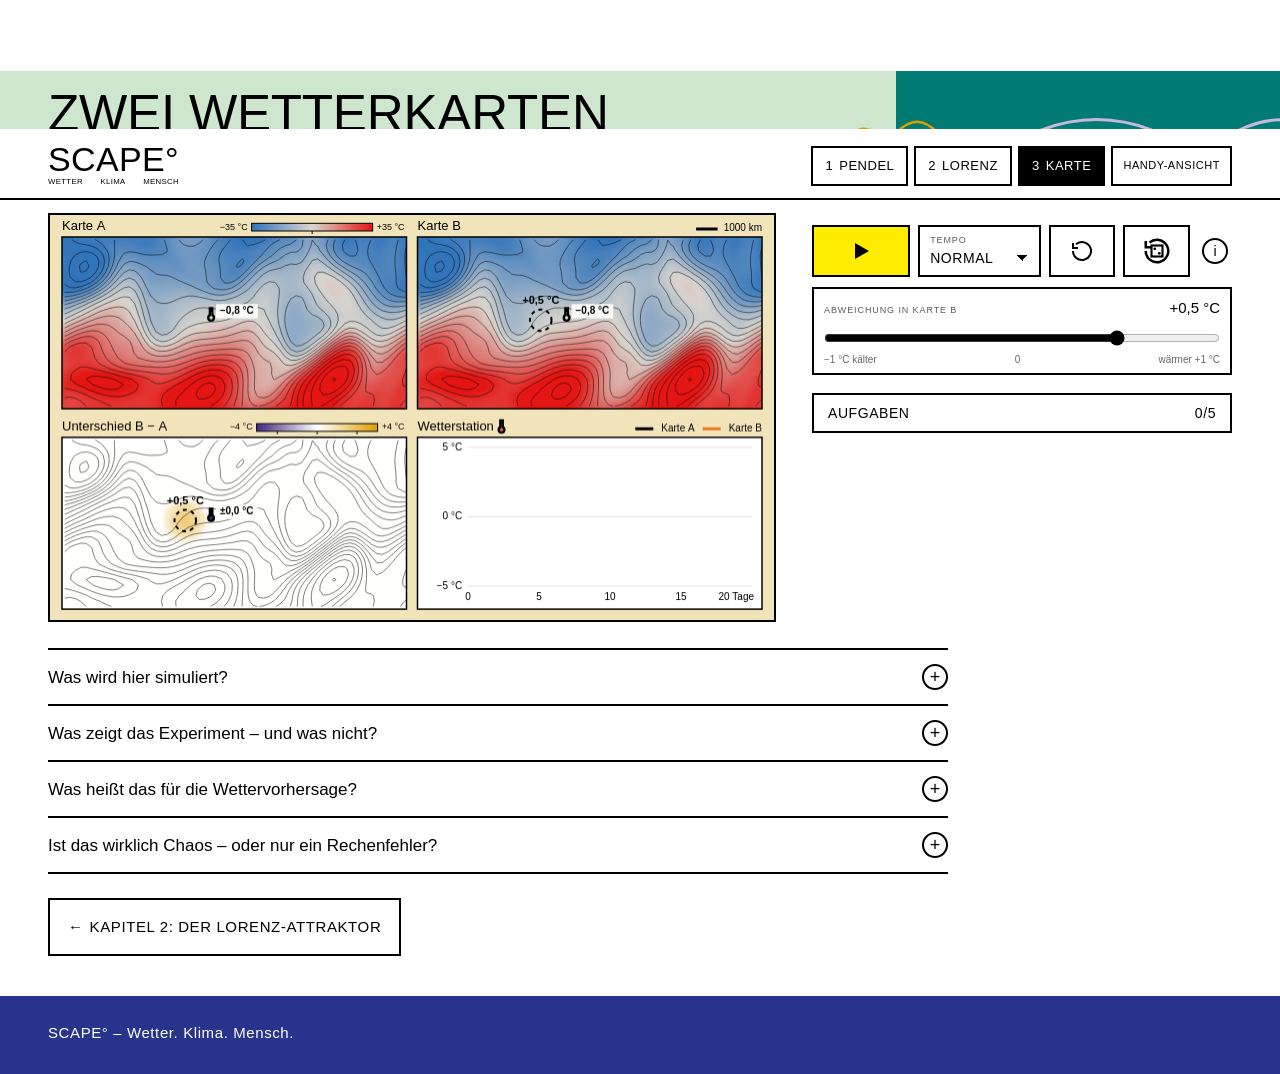
==== commit 5ef081df: "Maps: no status line (time stays on the station chart's axis) Co-Authored-By: Claude Opus 5.5 <norep" ====
--- a/karte.html
+++ b/karte.html
@@ -49,11 +49,6 @@
     </div>
 
     <div class="lab-post">
-      <div class="readout-grid" aria-live="polite">
-        <div><span data-t="readout.status"></span><b id="ro-status" data-t="readout.ready"></b></div>
-        <div><span data-t="readout.time"></span><b id="ro-zeit"></b></div>
-      </div>
-
       <div class="ctl-row">
         <button type="button" class="btn icon primary" id="sim-primary" data-t-aria="lab.startAria">
           <svg id="sim-primary-icon" viewBox="0 0 24 24" fill="none" stroke="currentColor" stroke-width="2" aria-hidden="true"><path d="M6 4l14 8-14 8V4z" fill="currentColor" stroke="none"/></svg>
--- a/css/app.css
+++ b/css/app.css
@@ -187,7 +187,7 @@
 .btn-sub { font-size: 10px; line-height: 1; letter-spacing: .02em; text-transform: none; white-space: nowrap; }
 /* chapter 3: the stage takes the shape of its tiles -- a column of three
    on phones, 2 × 2 on the desktop -- so no yellow is left over */
-#stage-frame.karte-frame { aspect-ratio: 10 / 16.6; }
+#stage-frame.karte-frame { aspect-ratio: 10 / 17.4; }
 :root[data-view="desktop"] #stage-frame.karte-frame { aspect-ratio: 16 / 9; width: min(100%, calc((100svh - var(--head-h) - 40px) * 1.78)); margin: 0 auto; }
 .hover-tip { position: fixed; z-index: 2000; pointer-events: none; padding: 3px 7px; background: var(--ink); color: var(--paper); font-size: 12px; line-height: 1.3; white-space: nowrap; }
 #sim-new svg { width: 30px; height: 30px; }
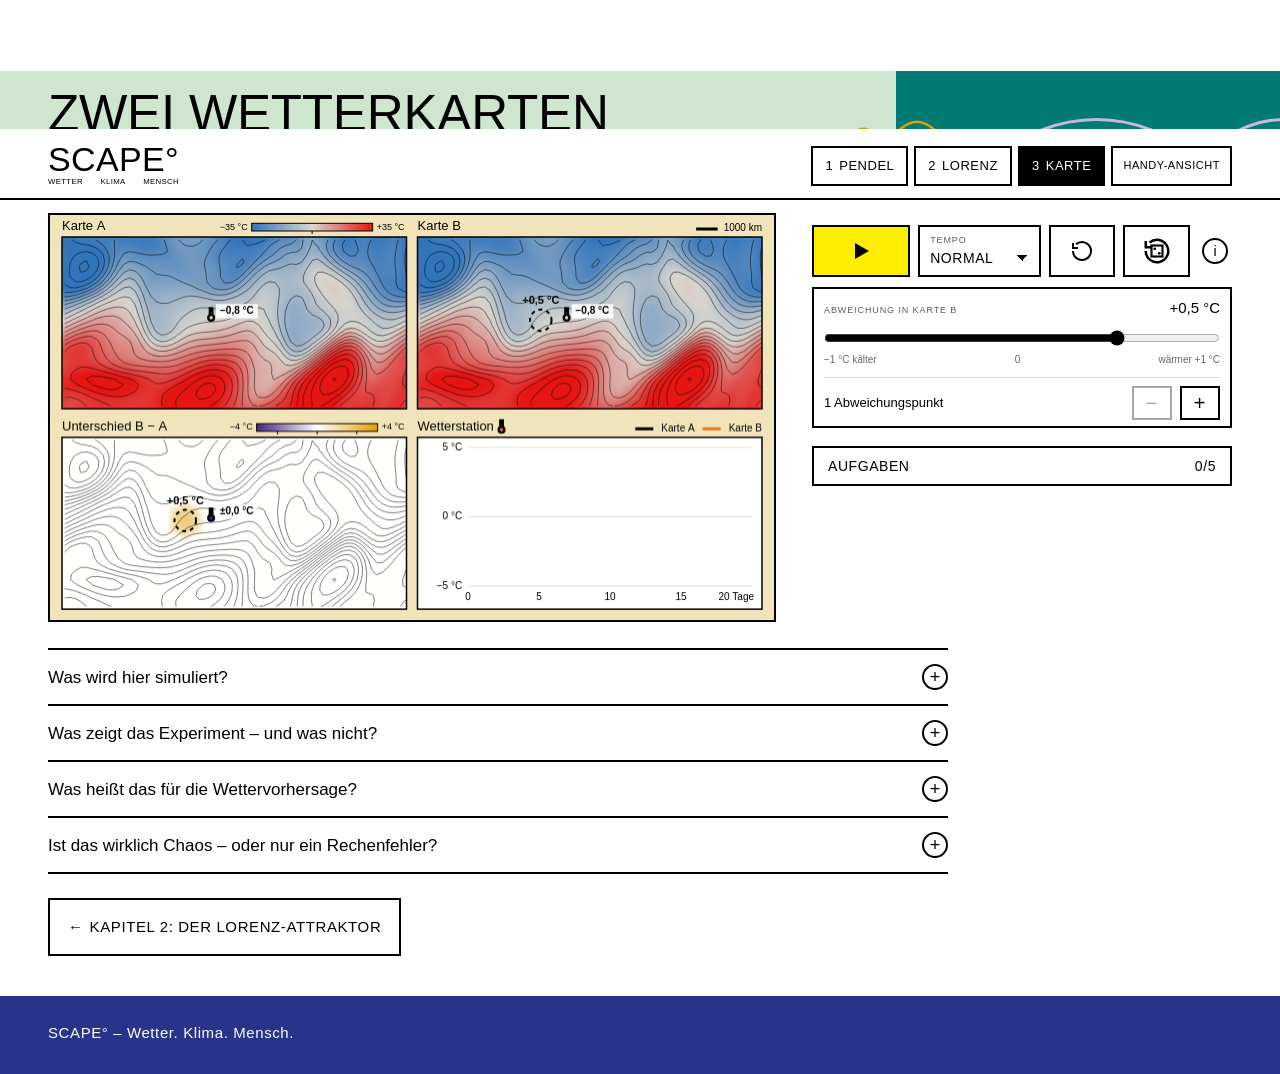
==== commit 8393defa: "Pendulum type as pictograms; Lorenz: explain the grey line; maps: up to five deviation spots Co-Auth" ====
--- a/karte.html
+++ b/karte.html
@@ -79,6 +79,11 @@
         </div>
         <input type="range" id="delta-range" min="-10" max="10" step="1" value="5">
         <div class="strength-scale" aria-hidden="true"><span data-t="karte.delta.scaleLow"></span><span data-t="karte.delta.scaleMid"></span><span data-t="karte.delta.scaleHigh"></span></div>
+        <div class="spots">
+          <span id="spot-count"></span>
+          <button type="button" class="btn spot-btn" id="spot-remove" data-t-aria="karte.spots.removeAria">−</button>
+          <button type="button" class="btn spot-btn" id="spot-add" data-t-aria="karte.spots.addAria">+</button>
+        </div>
       </div>
 
       <div class="info-note" id="controls-help" hidden data-t-html="karte.controlsNote"></div>
--- a/css/app.css
+++ b/css/app.css
@@ -195,3 +195,10 @@
 .tasks-drop .quiz-intro { font-size: 14px; margin: 6px 0 4px; }
 .tasks-drop .quiz-q { font-size: 15px; }
 .tasks-open[aria-expanded="true"] { margin-bottom: 0; }
+.mode-picks { flex: 1; display: flex; gap: 8px; }
+.mode-picks .btn.icon svg { width: 36px; height: 36px; }
+.mode-pick[aria-pressed="true"] { background: var(--ink); color: var(--paper); }
+.spots { display: flex; align-items: center; gap: 8px; margin-top: 10px; padding-top: 8px; border-top: 1px solid var(--rule-soft); font-size: 13px; }
+.spots #spot-count { flex: 1; }
+.spot-btn { width: 40px; min-height: 34px; padding: 0; justify-content: center; font-size: 20px; }
+.spot-btn:disabled { opacity: .35; cursor: default; }
